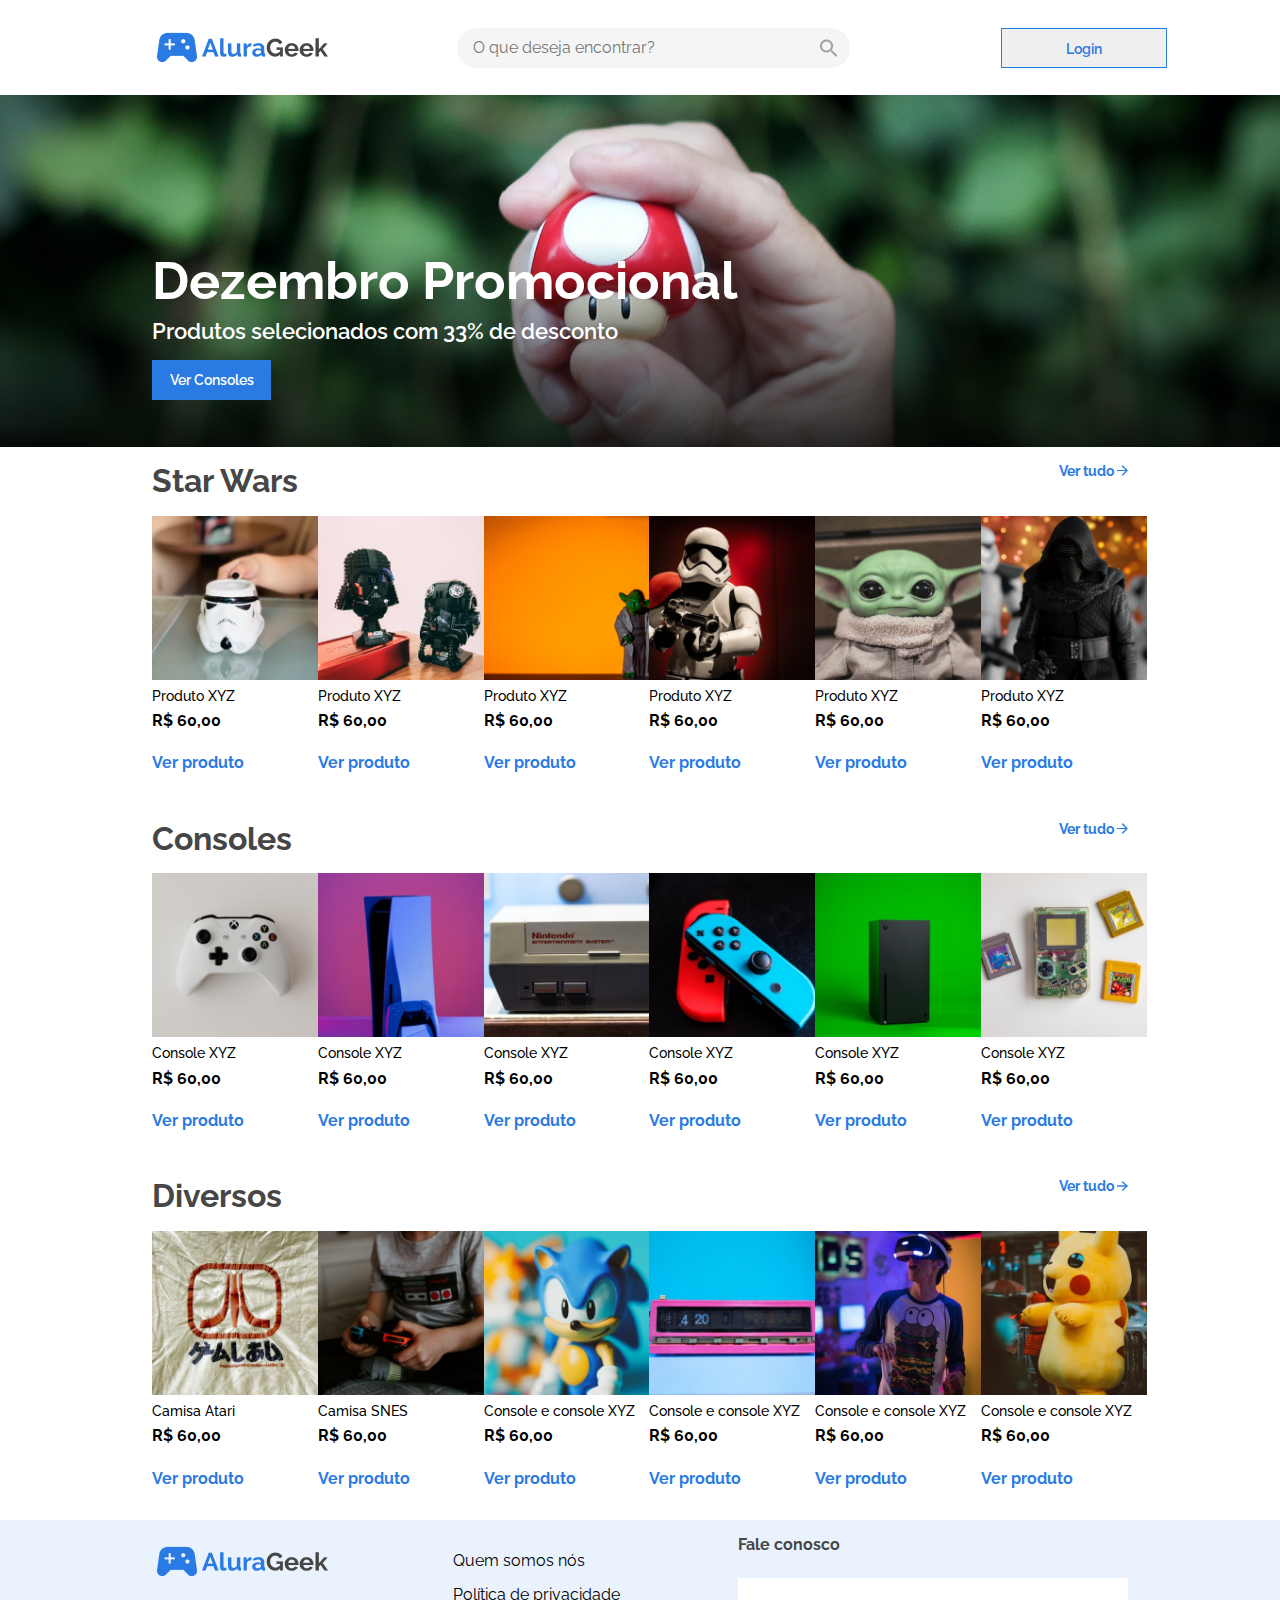
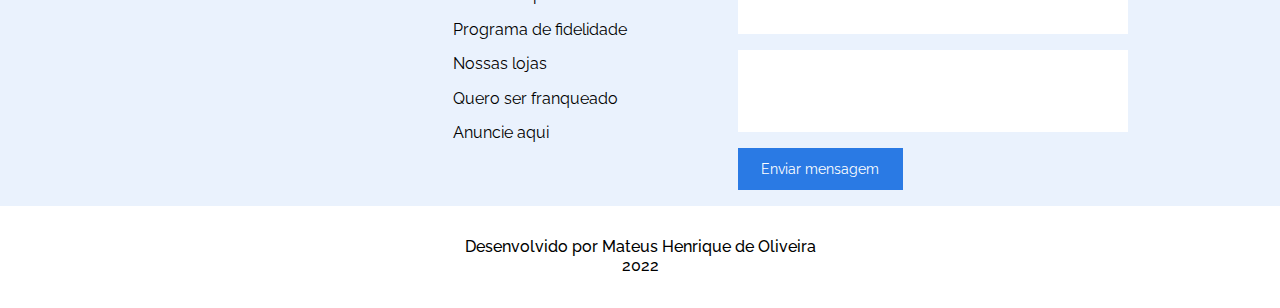
==== alura-geek/index.html @ f6c8354c "finalizando pagina produtos" ====
<!DOCTYPE html>
<html lang="pt-br">
<head>
    <meta charset="UTF-8">
    <meta http-equiv="X-UA-Compatible" content="IE=edge">
    <meta name="viewport" content="width=device-width, initial-scale=1.0">
    <title>Alura Geek | Home</title>
    <link rel="stylesheet" href="https://fonts.googleapis.com/css2?family=Raleway:wght@400;500;600;700&display=swap">
    <link rel="stylesheet" href="css/normalize.css">
    <link rel="stylesheet" href="css/reset.css">
    <link rel="stylesheet" href="css/style.css">
    <link rel="stylesheet" href="css/botoes.css">
    <link rel="stylesheet" href="css/cabecalho.css">
    <link rel="stylesheet" href="css/banner.css">
    <link rel="stylesheet" href="css/produtos.css">
    <link rel="stylesheet" href="css/rodape.css">
   

</head>

<body class="corpo">
    <header class="cabecalho">
            <img src="assets/img/logo/Logo.png" alt="Alura Geek" class="cabecalho--logo">
            <div class="cabecalho--pesquisar">
                <input type="text" placeholder="O que deseja encontrar?" class="cabecalho--pesquisar--input"> 
                <nav><img src="assets/img/icone/icone--lupa.png" alt="Ícone pesquisar" class="cabecalho--pesquisar--icone"></nav>
            </div>
            <button class="botao botao-secundario--mobile cabecalho--botao">Login</button>
            <nav><img src="assets/img/icone/icone--lupa--mobile.png" alt="Ícone pesquisar" class="cabecalho--pesquisar--icone__mobile"></nav>
    </header>

    <main class="conteudo">
        <section class="banner container">
            <h2 class="banner--titulo">Dezembro Promocional</h2>
                <h3 class="banner--sub-titulo">Produtos selecionados com 33% de desconto</h3>
                <button class="botao botao-primario--mobile"> Ver Consoles</button>
        </section>

        <section class="produtos--geral container">
            <div class="produtos--cabecalho">
                <h3 class="produtos--cabecalho--titulo">Star Wars</h3>
                <a href="">
                    <p class="produtos--cabecalho--link">
                        Ver tudo  
                        <img src="assets/img/icone/icone--seta.png" alt="" class="produto--cabecalho--link--img">
                    </p>
                </a>
            </div>
            <div class="produtos">
                <div class="produtos--cartao">
                    <img src="assets/img/star-wars/star-wars--img1.png" alt="" class="produtos--cartao--img">
                    <div class="produdos--corpo">
                        <h4 class="produtos--cartao--titulo">Produto XYZ</h4>
                        <p class="produtos--cartao--valor">R$ 60,00</p>
                        <a href="starWars-produto1.html">
                            <p class="produtos--cartao--link">Ver produto</p>
                        </a>
                    </div>
                </div>
                <div class="produtos--cartao">
                    <img src="assets/img/star-wars/star-wars--img2.png" alt="" class="produtos--cartao--img">
                    <div class="produdos--corpo">
                        <h4 class="produtos--cartao--titulo">Produto XYZ</h4>
                        <p class="produtos--cartao--valor">R$ 60,00</p>
                        <a href="">
                            <p class="produtos--cartao--link">Ver produto</p>
                        </a>
                    </div>
                </div>
                <div class="produtos--cartao">
                    <img src="assets/img/star-wars/star-wars--img3.png" alt="" class="produtos--cartao--img">
                    <div class="produdos--corpo">
                        <h4 class="produtos--cartao--titulo">Produto XYZ</h4>
                        <p class="produtos--cartao--valor">R$ 60,00</p>
                        <a href="">
                            <p class="produtos--cartao--link">Ver produto</p>
                        </a>
                    </div>
                </div>
                <div class="produtos--cartao">
                    <img src="assets/img/star-wars/star-wars--img4.png" alt="" class="produtos--cartao--img">
                    <div class="produdos--corpo">
                        <h4 class="produtos--cartao--titulo">Produto XYZ</h4>
                        <p class="produtos--cartao--valor">R$ 60,00</p>
                        <a href="">
                            <p class="produtos--cartao--link">Ver produto</p>
                        </a>
                    </div>
                </div>
                <div class="produtos--cartao produtos--cartao__ativo-desktop">
                    <img src="assets/img/star-wars/star-wars--img5.png" alt="" class="produtos--cartao--img">
                    <div class="produdos--corpo">
                        <h4 class="produtos--cartao--titulo">Produto XYZ</h4>
                        <p class="produtos--cartao--valor">R$ 60,00</p>
                        <a href="">
                            <p class="produtos--cartao--link">Ver produto</p>
                        </a>
                    </div>
                </div>
                <div class="produtos--cartao produtos--cartao__ativo-desktop">
                    <img src="assets/img/star-wars/star-wars--img6.png" alt="" class="produtos--cartao--img">
                    <div class="produdos--corpo">
                        <h4 class="produtos--cartao--titulo">Produto XYZ</h4>
                        <p class="produtos--cartao--valor">R$ 60,00</p>
                        <a href="">
                            <p class="produtos--cartao--link">Ver produto</p>
                        </a>
                    </div>
                </div>
            </div>
        </section>

        <section class="produtos--geral container">
            <div class="produtos--cabecalho">
                <h3 class="produtos--cabecalho--titulo">Consoles</h3>
                <a href="">
                    <p class="produtos--cabecalho--link">
                        Ver tudo  
                        <img src="assets/img/icone/icone--seta.png" alt="" class="produto--cabecalho--link--img">
                    </p>
                </a>
            </div>
            <div class="produtos">
                <div class="produtos--cartao">
                    <img src="assets/img/consoles/consoles--img1.png" alt="" class="produtos--cartao--img">
                    <div class="produdos--corpo">
                        <h4 class="produtos--cartao--titulo">Console XYZ</h4>
                        <p class="produtos--cartao--valor">R$ 60,00</p>
                        <a href="">
                            <p class="produtos--cartao--link">Ver produto</p>
                        </a>
                    </div>
                </div>
                <div class="produtos--cartao">
                    <img src="assets/img/consoles/consoles--img2.png" alt="" class="produtos--cartao--img">
                    <div class="produdos--corpo">
                        <h4 class="produtos--cartao--titulo">Console XYZ</h4>
                        <p class="produtos--cartao--valor">R$ 60,00</p>
                        <a href="">
                            <p class="produtos--cartao--link">Ver produto</p>
                        </a>
                    </div>
                </div>
                <div class="produtos--cartao">
                    <img src="assets/img/consoles/consoles--img3.png" alt="" class="produtos--cartao--img">
                    <div class="produdos--corpo">
                        <h4 class="produtos--cartao--titulo">Console XYZ</h4>
                        <p class="produtos--cartao--valor">R$ 60,00</p>
                        <a href="">
                            <p class="produtos--cartao--link">Ver produto</p>
                        </a>
                    </div>
                </div>
                <div class="produtos--cartao">
                    <img src="assets/img/consoles/consoles--img4.png" alt="" class="produtos--cartao--img">
                    <div class="produdos--corpo">
                        <h4 class="produtos--cartao--titulo">Console XYZ</h4>
                        <p class="produtos--cartao--valor">R$ 60,00</p>
                        <a href="">
                            <p class="produtos--cartao--link">Ver produto</p>
                        </a>
                    </div>
                </div>
                <div class="produtos--cartao produtos--cartao__ativo-desktop">
                    <img src="assets/img/consoles/consoles--img5.png" alt="" class="produtos--cartao--img">
                    <div class="produdos--corpo">
                        <h4 class="produtos--cartao--titulo">Console XYZ</h4>
                        <p class="produtos--cartao--valor">R$ 60,00</p>
                        <a href="">
                            <p class="produtos--cartao--link">Ver produto</p>
                        </a>
                    </div>
                </div>
                <div class="produtos--cartao produtos--cartao__ativo-desktop">
                    <img src="assets/img/consoles/consoles--img6.png" alt="" class="produtos--cartao--img">
                    <div class="produdos--corpo">
                        <h4 class="produtos--cartao--titulo">Console XYZ</h4>
                        <p class="produtos--cartao--valor">R$ 60,00</p>
                        <a href="">
                            <p class="produtos--cartao--link">Ver produto</p>
                        </a>
                    </div>
                </div>
            </div>
        </section>

        <section class="produtos--geral container">
            <div class="produtos--cabecalho">
                <h3 class="produtos--cabecalho--titulo">Diversos</h3>
                <a href="">
                    <p class="produtos--cabecalho--link">
                        Ver tudo  
                        <img src="assets/img/icone/icone--seta.png" alt="" class="produto--cabecalho--link--img">
                    </p>
                </a>
            </div>
            <div class="produtos">
                <div class="produtos--cartao">
                    <img src="assets/img/diversos/diversos--img1.png" alt="" class="produtos--cartao--img">
                    <div class="produdos--corpo">
                        <h4 class="produtos--cartao--titulo">Camisa Atari</h4>
                        <p class="produtos--cartao--valor">R$ 60,00</p>
                        <a href="">
                            <p class="produtos--cartao--link">Ver produto</p>
                        </a>
                    </div>
                </div>
                <div class="produtos--cartao">
                    <img src="assets/img/diversos/diversos--img2.png" alt="" class="produtos--cartao--img">
                    <div class="produdos--corpo">
                        <h4 class="produtos--cartao--titulo">Camisa SNES</h4>
                        <p class="produtos--cartao--valor">R$ 60,00</p>
                        <a href="">
                            <p class="produtos--cartao--link">Ver produto</p>
                        </a>
                    </div>
                </div>
                <div class="produtos--cartao">
                    <img src="assets/img/diversos/diversos--img3.png" alt="" class="produtos--cartao--img">
                    <div class="produdos--corpo">
                        <h4 class="produtos--cartao--titulo">Console e console XYZ</h4>
                        <p class="produtos--cartao--valor">R$ 60,00</p>
                        <a href="">
                            <p class="produtos--cartao--link">Ver produto</p>
                        </a>
                    </div>
                </div>
                <div class="produtos--cartao">
                    <img src="assets/img/diversos/diversos--img4.png" alt="" class="produtos--cartao--img">
                    <div class="produdos--corpo">
                        <h4 class="produtos--cartao--titulo">Console e console XYZ</h4>
                        <p class="produtos--cartao--valor">R$ 60,00</p>
                        <a href="">
                            <p class="produtos--cartao--link">Ver produto</p>
                        </a>
                    </div>
                </div>
                <div class="produtos--cartao produtos--cartao__ativo-desktop">
                    <img src="assets/img/diversos/diversos--img5.png" alt="" class="produtos--cartao--img">
                    <div class="produdos--corpo">
                        <h4 class="produtos--cartao--titulo">Console e console XYZ</h4>
                        <p class="produtos--cartao--valor">R$ 60,00</p>
                        <a href="">
                            <p class="produtos--cartao--link">Ver produto</p>
                        </a>
                    </div>
                </div>
                <div class="produtos--cartao produtos--cartao__ativo-desktop">
                    <img src="assets/img/diversos/diversos--img6.png" alt="" class="produtos--cartao--img">
                    <div class="produdos--corpo">
                        <h4 class="produtos--cartao--titulo">Console e console XYZ</h4>
                        <p class="produtos--cartao--valor">R$ 60,00</p>
                        <a href="">
                            <p class="produtos--cartao--link">Ver produto</p>
                        </a>
                    </div>
                </div>
            </div>
        </section>

    </main>

    <footer class="rodape">
        <div class="rodape--principal container">
            <img src="assets/img/logo/Logo.png" alt="" class="rodape--principal--logo">
            <div class="rodape--principal--texto">
                <p class="rodape--principal--texto--paragrafo">
                    <a class="rodape--principal--texto--paragrafo--link">Quem somos nós</a>
                </p>
                <p class="rodape--principal--texto--paragrafo">
                    <a class="rodape--principal--texto--paragrafo--link">Política de privacidade</a>
                </p>
                <p class="rodape--principal--texto--paragrafo">
                    <a class="rodape--principal--texto--paragrafo--link">Programa de fidelidade</a>
                </p>
                <p class="rodape--principal--texto--paragrafo">
                    <a class="rodape--principal--texto--paragrafo--link">Nossas lojas</a>
                </p>
                <p class="rodape--principal--texto--paragrafo">
                    <a class="rodape--principal--texto--paragrafo--link">Quero ser franqueado</a>
                </p>
                <p class="rodape--principal--texto--paragrafo">
                    <a class="rodape--principal--texto--paragrafo--link">Anuncie aqui</a>
                </p>
            </div>
            <div class="rodape--principal--fale-conosco">
                <h4 class="rodape--principal--fale-conosco--titulo">Fale conosco</h4>
                <input type="text" class="rodape--principal--fale-conosco--input-nome">
                <input type="text" class="rodape--principal--fale-conosco--input-mensagem">
                <button class="botao botao-secundario--mobile rodape--botao">Enviar mensagem</button>

            </div>
        </div>
        <div class="rodape-final">
            Desenvolvido por Mateus Henrique de Oliveira <br>
            2022
        </div>
    </footer>    

</body>
</html>
---- alura-geek/css/style.css ----
:root {
    --azul-100: #2A7AE4;
    --azul-80: #5595E9;
    --azul-20: #D4E4FA;
    --azul-10: #EAF2FD;
    --preto-100: #464646;
    --preto-10: #E5E5E5;
    --preto-5: #F5F5F5;
    --branco: #FFFFFF;

    font-family: 'Raleway', sans-serif;
}

.corpo {
    font-family: 'Raleway', sans-serif;

    display: grid;
    grid-template-areas:
        "cabecalho"
        "conteudo"
        "rodape";
    grid-template-columns: 100vw;
    grid-template-rows: auto auto auto;
}

.cabecalho {
    grid-area: cabecalho;
}

.conteudo {
    grid-area: conteudo;
}

.rodape {
    grid-area: rodape;
}

.container {
    padding: 16px;
}

@media scren and (min-width:768px) {
    .container {
        padding: 32px;
    }
}


@media screen and (min-width: 1024px) {
    .container {
        padding-left:  152px;
        padding-right: 152px;
    }
}
---- alura-geek/css/botoes.css ----
.botao {
    display: flex;
    flex-direction: row;
    justify-content: center;

    font-weight: 600;
    font-size: 14px;
    line-height: 16px;

    padding: 16px;

    border: none;
}

.botao-primario--mobile {
    padding: 12px 14px;
    background: var(--azul-100);
    color: var(--branco);
    width: 119px;
    box-sizing: border-box;
}

.botao-primario--mobile__hover {
    padding: 12px 16px;
    background: var(--azul-80);
}

.botao-secundario--mobile {
    padding: 12px 16px;
    border: 1px solid var(--azul-100);
    box-sizing: border-box;
}

.botao-secundario--mobile__hover {
    padding: 12px 16px;

    background: var(--azul-20);

    border: 1px solid var(--azul-100);
    box-sizing: border-box;
}

.botao-primario--desktop {
    padding: 16px;

    background: var(--azul-100);
}

.botao-primario--desktop__hover {
    padding: 16px;

    background: var(--azul-80);
}

.botao-secundario--desktop {
    padding: 16px;
    
    border: 1px solid var(--azul-100);
    box-sizing: border-box;
}

.botao-secundario--desktop__hover {
    padding: 16px;

    background: var(--azul-20);

    border: 1px solid var(--azul-100);
    box-sizing: border-box;
}

.botao--produtos {
    background-color: var(--azul-100);
    color: var(--branco);

    font-weight: 400;
    
    width: 186px;
    height: 51px;

    margin-bottom: 16px;
    margin-right: -10px;
}
---- alura-geek/css/cabecalho.css ----
.cabecalho {
    align-items: center;
    display: flex;
    padding: 0;
    justify-content:space-between;
}

.cabecalho--logo {
    display: flex;
    width: 100px;

    margin: 22px 16px;
}

.cabecalho--pesquisar {
    display: none;
}

.cabecalho--pesquisar--input {
    display: none;
}

.cabecalho--pesquisar--icone__mobile {
    margin-right: 19px;
    width: 17px;
    padding-top: 4px;
}

.cabecalho--botao {
    color: var(--azul-100);

    width: 133px;
    height: 40px;
    left: 151.5px;
    top: 16px;
}

@media screen and (min-width: 768px) {
    .cabecalho--logo {
        margin-left: 32px;
    }

    .cabecalho--pesquisar {
        display: flex;
        margin-right: 19px;
    }

    .cabecalho--pesquisar--input {
        display: flex;
        width: 272px;
        height: 40px;
        box-sizing: border-box;
        border-radius: 20px;
        padding-left: 0;
        padding-top: 12px;
        padding-bottom: 12px;
        background-color: var(--preto-5);
        border: none;;
    }

    .cabecalho--pesquisar--icone {
        position: relative;
        padding-top: 11px;
        left: -30px;
    }

    .cabecalho--pesquisar--icone__mobile {
        display: none;
    }

    .cabecalho--botao {
        width: 166px;
    }
}

@media screen and (min-width: 1024px) {
    .cabecalho--logo {
        width: 176px;
        margin-left: 152px;
    }

    .cabecalho--pesquisar--input {
        width: 393px;
        padding-left: 16px;
    }
}
---- alura-geek/css/banner.css ----
.banner {
    background-color: linear-gradient(0deg, rgba(0, 0, 0, 0.2), rgba(0, 0, 0, 0.2)), linear-gradient(180deg, rgba(0, 0, 0, 0) 41.15%, rgba(0, 0, 0, 0.8) 100%), url(.jpg);
    background-image: url('../assets/img/banner-home.png');
    background-position: center;
    background-size: cover;
    background-repeat: no-repeat;
    height: 192px;
    box-sizing: border-box;
}

.banner--titulo {
    color: var(--branco);
    font-size: 22px;
    font-weight: 700;
    padding-top: 58px;
}

.banner--sub-titulo {
    color: var(--branco);
    font-size: 14px;
    font-weight: 600;
    margin-top: 8px;
    margin-bottom: 8px;
}

@media screen and (min-width: 768px) {
   
    .banner {
        height: 352px;
        background-size: auto;
    }

    .banner--titulo {
        font-size: 52px;
        margin-top: 82px;
    }

    .banner--sub-titulo {
        font-size: 22px;
        margin-bottom: 16px;
    }
}
---- alura-geek/css/produtos.css ----
@media screen and (min-width: 0px) {
    .produtos--cabecalho {
        display: flex;
        width: 85%;
        justify-content: space-between;
    }

    .produtos--cabecalho--titulo {
        font-weight: 700;
        font-size: 22px;
        color: var(--preto-100);
        margin-bottom: 16px;
    }

    .produtos--cabecalho--link{
        font-weight: 700;
        font-size: 14px;
        color: var(--azul-100);
        margin-top: 0;
    }

    .produto--cabecalho--link--img {
        width: 10.7px;
    }

    .produtos {
        display: grid;
        grid-gap: .2rem;
        grid-template-columns: 50% 50%;
        grid-template-rows: 50% 50%;
    }

    .produtos--cartao {
        display: grid;
        grid-template-areas: 
            "cartao-imagem"
            "cartao-corpo";
        grid-template-columns: auto;
        margin-right: .2rem;
    }

    .produdos--cartao:nth-child(2) {
        margin-right: 0;
    }
    
    .produdos--cartao:nth-child(4) {
        margin-right: 0;
    }
    
    .produtos--cartao__ativo-desktop { 
        display: none;
    }

    .produtos--cartao--img {
        grid-area: cartao-imagem;
        height: 174px;
        width: 156px;
    }

    .produdos--corpo {
        display: grid;
        grid-area: cartao-corpo;
    }

    .produtos--cartao--titulo {
        font-weight: 500;
        font-size: 14px;
        margin-top: 8px;
    }

    .produtos--cartao--valor {
        font-weight: 700;
        font-size: 16px;
        margin-top: 8px;
    }

    .produtos--cartao--link {
        font-weight: 700;
        font-size: 16px;
        color: var(--azul-100);
        margin-top: 8px;
    }
}

@media screen and (min-width: 768px) {
    .produtos--cabecalho {
        width: 100%;
    }

    .produtos {
        grid-template-columns: 25% 25% 25% 25%;
        grid-template-rows: 100%;
    }

    .produtos--cartao--img {
        height: 164px;
        width: 166px;
}

@media screen and (min-width: 1024px) {
    .produtos {
        grid-template-columns: 16.66% 16.66% 16.66% 16.66% 16.66% 16.66%;
    }
    
    .produtos--cartao__ativo-desktop {
        display: grid;
    }

    .produtos--cabecalho--titulo { 
        font-size: 32px;
    }

    .produtos--cartao--identificacao {
        font-weight: 500;
        font-size: 14px;
        color: var(--preto-100);
        margin-top: 0;
        margin-bottom: 32px;
    }
}
---- alura-geek/css/rodape.css ----
@media screen and (min-width: 0px){
    .rodape {
        display: grid;
        grid-template-areas:
           "rodape--principal"
           "rodape--final";
        grid-template-rows: auto;    
   }

   .rodape--principal {
        grid-area: rodape--principal;
        display: grid;
        grid-template-columns: 100%;
        grid-template-rows: 9.09% 9.09% 9.09% 9.09% 9.09% 9.09% 9.09% 9.09% 9.09% 9.09% 9.09% 9.09%;
        background-color: var(--azul-10);
       
    }

    .rodape--principal--logo {
        width: 176px;
        margin-left: calc(50% - 88px);
    }

    .rodape--principal--texto {
        text-align: center;
        margin-top: 16px;
    }

    .rodape--principal--fale-conosco {
        grid-row: 7 / 10;
    }

    .rodape--principal--fale-conosco--titulo {
        font-weight: 700;
        font-size: 16px;
        color: var(--preto-100);
        margin-bottom: 16px;
    }

    .rodape--principal--fale-conosco--input-nome {
        display: block;
        width: 100%;
        height: 56px;
        border: none;
        margin-bottom: 16px;
    }

    .rodape--principal--fale-conosco--input-mensagem {
        height: 82px;
        width: 100%;
        margin-bottom: 16px;
        border: none;
    }

    .rodape--botao {
        width: 151px;
        background-color: var(--azul-100);
        color: var(--branco);
        font-weight: 400;
        font-size: 14px;
    }

    .rodape-final {
        background-color: var(--branco);
        font-weight: 500;
        font-size: 16px;
        text-align: center;
        height: 102px;
        padding-top: 32px;
        padding-bottom: 32px;
        box-sizing: border-box;
    }
}

@media screen and (min-width: 768px) {
    .rodape--principal {
        grid-template-columns: 40% 60%;
        grid-template-rows: 12.5% 12.5% 12.5% 12.5% 12.5% 12.5% 12.5% 12.5%;
        background-color: var(--azul-10);
    }

    .rodape--principal--logo {
        margin-left: 0;
    }

    .rodape--principal--texto {
        grid-row: 2 / 9;
        text-align: left;
        padding-left: 8px;
        margin-top: 0;
    }

    .rodape--principal--fale-conosco {
        display: grid;
        grid-row: 1 / 7;
    }
}

@media screen and (min-width: 1024px){
    .rodape--principal {
        grid-template-columns: 30% 30% 40%;
        grid-template-rows: 16.66% 16.66% 16.66% 16.66% 16.66% 16.66%;
    }

    .rodape--principal--logo {
        grid-column: 1 / 2;
        grid-row: 1 / 2;
    }

    .rodape--principal--texto {
        grid-column: 2 / 3;
        grid-row: 1 / 7;
    }

    .rodape--principal--fale-conosco--input-nome{
        margin-top: 8px;
    }

    .rodape--botao {
        width: 165px;
    }
}
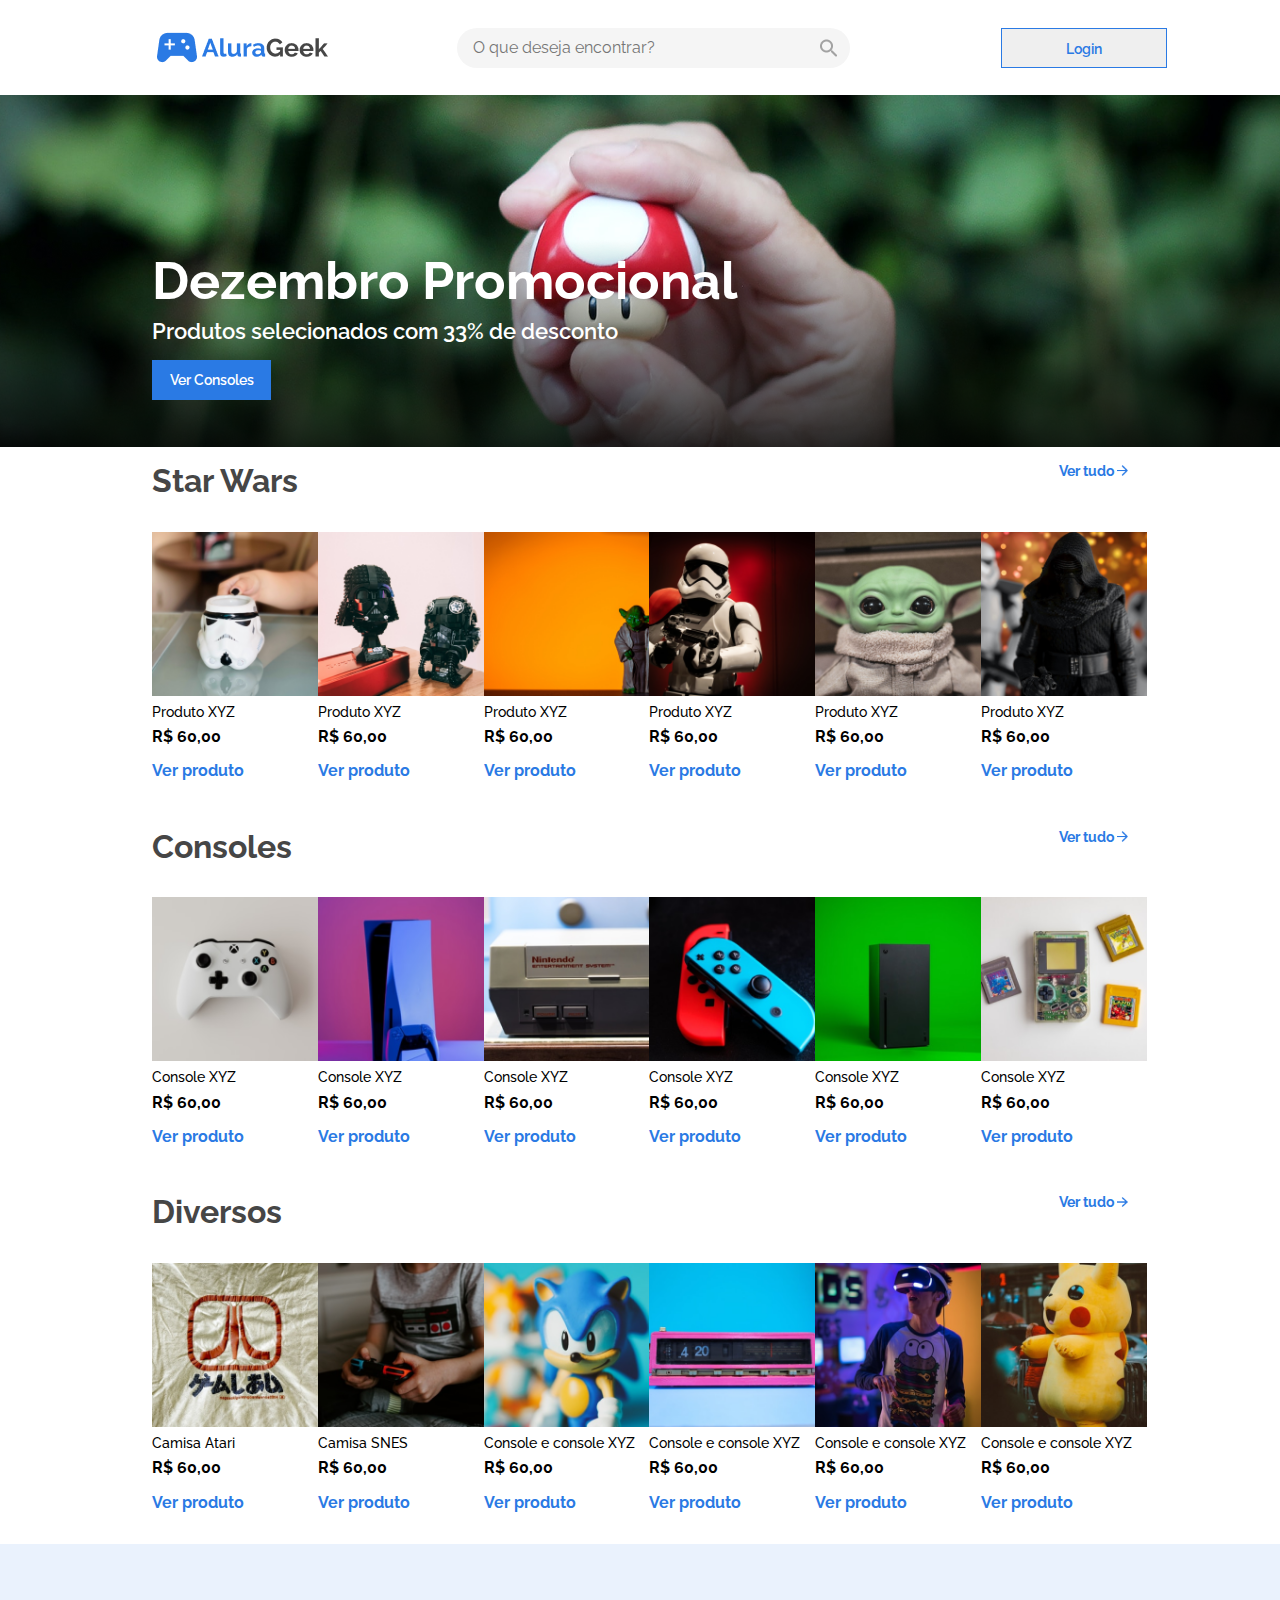
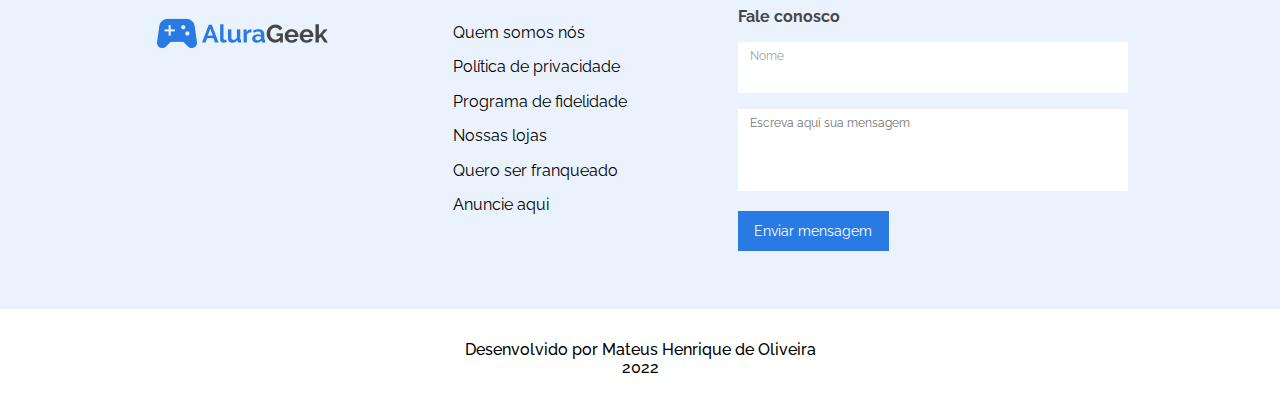
==== commit a4211b4f: "Renomeando variaveis, deixando o codigo mais legivel" ====
--- a/alura-geek/index.html
+++ b/alura-geek/index.html
@@ -9,249 +9,248 @@
     <link rel="stylesheet" href="css/normalize.css">
     <link rel="stylesheet" href="css/reset.css">
     <link rel="stylesheet" href="css/style.css">
-    <link rel="stylesheet" href="css/botoes.css">
+    <link rel="stylesheet" href="css/componentes/botoes.css">
     <link rel="stylesheet" href="css/cabecalho.css">
     <link rel="stylesheet" href="css/banner.css">
     <link rel="stylesheet" href="css/produtos.css">
     <link rel="stylesheet" href="css/rodape.css">
-   
 
 </head>
 
 <body class="corpo">
     <header class="cabecalho">
-            <img src="assets/img/logo/Logo.png" alt="Alura Geek" class="cabecalho--logo">
-            <div class="cabecalho--pesquisar">
-                <input type="text" placeholder="O que deseja encontrar?" class="cabecalho--pesquisar--input"> 
-                <nav><img src="assets/img/icone/icone--lupa.png" alt="Ícone pesquisar" class="cabecalho--pesquisar--icone"></nav>
-            </div>
-            <button class="botao botao-secundario--mobile cabecalho--botao">Login</button>
-            <nav><img src="assets/img/icone/icone--lupa--mobile.png" alt="Ícone pesquisar" class="cabecalho--pesquisar--icone__mobile"></nav>
+        <a href="#"><img src="assets/img/logo/Logo.png" alt="Alura Geek" class="cabecalho__logo"></a>
+            <div class="cabecalho__pesquisar">
+                <input type="text" placeholder="O que deseja encontrar?" class="cabecalho__pesquisar__input"> 
+                <nav><img src="assets/img/icone/icone--lupa.png" alt="Ícone pesquisar" class="cabecalho__pesquisar__icone"></nav>
+            </div>
+            <a href="login.html"><button class="botao botao__borda-azul cabecalho___botao">Login</button></a>
+            <nav><img src="assets/img/icone/icone--lupa--mobile.png" alt="Ícone pesquisar" class="cabecalho__pesquisar__icone__mobile"></nav>
     </header>
 
     <main class="conteudo">
         <section class="banner container">
-            <h2 class="banner--titulo">Dezembro Promocional</h2>
-                <h3 class="banner--sub-titulo">Produtos selecionados com 33% de desconto</h3>
-                <button class="botao botao-primario--mobile"> Ver Consoles</button>
+            <h2 class="banner__titulo">Dezembro Promocional</h2>
+                <h3 class="banner__sub-titulo">Produtos selecionados com 33% de desconto</h3>
+                <button class="botao botao__fundo-azul"> Ver Consoles</button>
         </section>
 
-        <section class="produtos--geral container">
-            <div class="produtos--cabecalho">
-                <h3 class="produtos--cabecalho--titulo">Star Wars</h3>
-                <a href="">
-                    <p class="produtos--cabecalho--link">
+        <section class="produtos__geral container">
+            <div class="produtos__cabecalho">
+                <h3 class="produtos__cabecalho__titulo">Star Wars</h3>
+                <a href="produtos.html">
+                    <p class="produtos__cabecalho__link">
                         Ver tudo  
-                        <img src="assets/img/icone/icone--seta.png" alt="" class="produto--cabecalho--link--img">
+                        <img src="assets/img/icone/icone--seta.png" alt="" class="produto__cabecalho__link__img">
                     </p>
                 </a>
             </div>
             <div class="produtos">
-                <div class="produtos--cartao">
-                    <img src="assets/img/star-wars/star-wars--img1.png" alt="" class="produtos--cartao--img">
-                    <div class="produdos--corpo">
-                        <h4 class="produtos--cartao--titulo">Produto XYZ</h4>
-                        <p class="produtos--cartao--valor">R$ 60,00</p>
+                <div class="produtos__cartao">
+                    <img src="assets/img/star-wars/star-wars--img1.png" alt="" class="produtos__cartao__img">
+                    <div class="produtos__corpo">
+                        <h4 class="produtos__cartao__titulo">Produto XYZ</h4>
+                        <p class="produtos__cartao__valor">R$ 60,00</p>
                         <a href="starWars-produto1.html">
-                            <p class="produtos--cartao--link">Ver produto</p>
-                        </a>
-                    </div>
-                </div>
-                <div class="produtos--cartao">
-                    <img src="assets/img/star-wars/star-wars--img2.png" alt="" class="produtos--cartao--img">
-                    <div class="produdos--corpo">
-                        <h4 class="produtos--cartao--titulo">Produto XYZ</h4>
-                        <p class="produtos--cartao--valor">R$ 60,00</p>
-                        <a href="">
-                            <p class="produtos--cartao--link">Ver produto</p>
-                        </a>
-                    </div>
-                </div>
-                <div class="produtos--cartao">
-                    <img src="assets/img/star-wars/star-wars--img3.png" alt="" class="produtos--cartao--img">
-                    <div class="produdos--corpo">
-                        <h4 class="produtos--cartao--titulo">Produto XYZ</h4>
-                        <p class="produtos--cartao--valor">R$ 60,00</p>
-                        <a href="">
-                            <p class="produtos--cartao--link">Ver produto</p>
-                        </a>
-                    </div>
-                </div>
-                <div class="produtos--cartao">
-                    <img src="assets/img/star-wars/star-wars--img4.png" alt="" class="produtos--cartao--img">
-                    <div class="produdos--corpo">
-                        <h4 class="produtos--cartao--titulo">Produto XYZ</h4>
-                        <p class="produtos--cartao--valor">R$ 60,00</p>
-                        <a href="">
-                            <p class="produtos--cartao--link">Ver produto</p>
-                        </a>
-                    </div>
-                </div>
-                <div class="produtos--cartao produtos--cartao__ativo-desktop">
-                    <img src="assets/img/star-wars/star-wars--img5.png" alt="" class="produtos--cartao--img">
-                    <div class="produdos--corpo">
-                        <h4 class="produtos--cartao--titulo">Produto XYZ</h4>
-                        <p class="produtos--cartao--valor">R$ 60,00</p>
-                        <a href="">
-                            <p class="produtos--cartao--link">Ver produto</p>
-                        </a>
-                    </div>
-                </div>
-                <div class="produtos--cartao produtos--cartao__ativo-desktop">
-                    <img src="assets/img/star-wars/star-wars--img6.png" alt="" class="produtos--cartao--img">
-                    <div class="produdos--corpo">
-                        <h4 class="produtos--cartao--titulo">Produto XYZ</h4>
-                        <p class="produtos--cartao--valor">R$ 60,00</p>
-                        <a href="">
-                            <p class="produtos--cartao--link">Ver produto</p>
+                            <p class="produtos__cartao__link">Ver produto</p>
+                        </a>
+                    </div>
+                </div>
+                <div class="produtos__cartao">
+                    <img src="assets/img/star-wars/star-wars--img2.png" alt="" class="produtos__cartao__img">
+                    <div class="produtos__corpo">
+                        <h4 class="produtos__cartao__titulo">Produto XYZ</h4>
+                        <p class="produtos__cartao__valor">R$ 60,00</p>
+                        <a href="">
+                            <p class="produtos__cartao__link">Ver produto</p>
+                        </a>
+                    </div>
+                </div>
+                <div class="produtos__cartao">
+                    <img src="assets/img/star-wars/star-wars--img3.png" alt="" class="produtos__cartao__img">
+                    <div class="produtos__corpo">
+                        <h4 class="produtos__cartao__titulo">Produto XYZ</h4>
+                        <p class="produtos__cartao__valor">R$ 60,00</p>
+                        <a href="">
+                            <p class="produtos__cartao__link">Ver produto</p>
+                        </a>
+                    </div>
+                </div>
+                <div class="produtos__cartao">
+                    <img src="assets/img/star-wars/star-wars--img4.png" alt="" class="produtos__cartao__img">
+                    <div class="produtos__corpo">
+                        <h4 class="produtos__cartao__titulo">Produto XYZ</h4>
+                        <p class="produtos__cartao__valor">R$ 60,00</p>
+                        <a href="">
+                            <p class="produtos__cartao__link">Ver produto</p>
+                        </a>
+                    </div>
+                </div>
+                <div class="produtos__cartao produtos__cartao__ativo-desktop">
+                    <img src="assets/img/star-wars/star-wars--img5.png" alt="" class="produtos__cartao__img">
+                    <div class="produtos__corpo">
+                        <h4 class="produtos__cartao__titulo">Produto XYZ</h4>
+                        <p class="produtos__cartao__valor">R$ 60,00</p>
+                        <a href="">
+                            <p class="produtos__cartao__link">Ver produto</p>
+                        </a>
+                    </div>
+                </div>
+                <div class="produtos__cartao produtos__cartao__ativo-desktop">
+                    <img src="assets/img/star-wars/star-wars--img6.png" alt="" class="produtos__cartao__img">
+                    <div class="produtos__corpo">
+                        <h4 class="produtos__cartao__titulo">Produto XYZ</h4>
+                        <p class="produtos__cartao__valor">R$ 60,00</p>
+                        <a href="">
+                            <p class="produtos__cartao__link">Ver produto</p>
                         </a>
                     </div>
                 </div>
             </div>
         </section>
 
-        <section class="produtos--geral container">
-            <div class="produtos--cabecalho">
-                <h3 class="produtos--cabecalho--titulo">Consoles</h3>
-                <a href="">
-                    <p class="produtos--cabecalho--link">
+        <section class="produtos__geral container">
+            <div class="produtos__cabecalho">
+                <h3 class="produtos__cabecalho__titulo">Consoles</h3>
+                <a href="produtos.html">
+                    <p class="produtos__cabecalho__link">
                         Ver tudo  
-                        <img src="assets/img/icone/icone--seta.png" alt="" class="produto--cabecalho--link--img">
+                        <img src="assets/img/icone/icone--seta.png" alt="" class="produto__cabecalho__link__img">
                     </p>
                 </a>
             </div>
             <div class="produtos">
-                <div class="produtos--cartao">
-                    <img src="assets/img/consoles/consoles--img1.png" alt="" class="produtos--cartao--img">
-                    <div class="produdos--corpo">
-                        <h4 class="produtos--cartao--titulo">Console XYZ</h4>
-                        <p class="produtos--cartao--valor">R$ 60,00</p>
-                        <a href="">
-                            <p class="produtos--cartao--link">Ver produto</p>
-                        </a>
-                    </div>
-                </div>
-                <div class="produtos--cartao">
-                    <img src="assets/img/consoles/consoles--img2.png" alt="" class="produtos--cartao--img">
-                    <div class="produdos--corpo">
-                        <h4 class="produtos--cartao--titulo">Console XYZ</h4>
-                        <p class="produtos--cartao--valor">R$ 60,00</p>
-                        <a href="">
-                            <p class="produtos--cartao--link">Ver produto</p>
-                        </a>
-                    </div>
-                </div>
-                <div class="produtos--cartao">
-                    <img src="assets/img/consoles/consoles--img3.png" alt="" class="produtos--cartao--img">
-                    <div class="produdos--corpo">
-                        <h4 class="produtos--cartao--titulo">Console XYZ</h4>
-                        <p class="produtos--cartao--valor">R$ 60,00</p>
-                        <a href="">
-                            <p class="produtos--cartao--link">Ver produto</p>
-                        </a>
-                    </div>
-                </div>
-                <div class="produtos--cartao">
-                    <img src="assets/img/consoles/consoles--img4.png" alt="" class="produtos--cartao--img">
-                    <div class="produdos--corpo">
-                        <h4 class="produtos--cartao--titulo">Console XYZ</h4>
-                        <p class="produtos--cartao--valor">R$ 60,00</p>
-                        <a href="">
-                            <p class="produtos--cartao--link">Ver produto</p>
-                        </a>
-                    </div>
-                </div>
-                <div class="produtos--cartao produtos--cartao__ativo-desktop">
-                    <img src="assets/img/consoles/consoles--img5.png" alt="" class="produtos--cartao--img">
-                    <div class="produdos--corpo">
-                        <h4 class="produtos--cartao--titulo">Console XYZ</h4>
-                        <p class="produtos--cartao--valor">R$ 60,00</p>
-                        <a href="">
-                            <p class="produtos--cartao--link">Ver produto</p>
-                        </a>
-                    </div>
-                </div>
-                <div class="produtos--cartao produtos--cartao__ativo-desktop">
-                    <img src="assets/img/consoles/consoles--img6.png" alt="" class="produtos--cartao--img">
-                    <div class="produdos--corpo">
-                        <h4 class="produtos--cartao--titulo">Console XYZ</h4>
-                        <p class="produtos--cartao--valor">R$ 60,00</p>
-                        <a href="">
-                            <p class="produtos--cartao--link">Ver produto</p>
+                <div class="produtos__cartao">
+                    <img src="assets/img/consoles/consoles--img1.png" alt="" class="produtos__cartao__img">
+                    <div class="produtos__corpo">
+                        <h4 class="produtos__cartao__titulo">Console XYZ</h4>
+                        <p class="produtos__cartao__valor">R$ 60,00</p>
+                        <a href="">
+                            <p class="produtos__cartao__link">Ver produto</p>
+                        </a>
+                    </div>
+                </div>
+                <div class="produtos__cartao">
+                    <img src="assets/img/consoles/consoles--img2.png" alt="" class="produtos__cartao__img">
+                    <div class="produtos__corpo">
+                        <h4 class="produtos__cartao__titulo">Console XYZ</h4>
+                        <p class="produtos__cartao__valor">R$ 60,00</p>
+                        <a href="">
+                            <p class="produtos__cartao__link">Ver produto</p>
+                        </a>
+                    </div>
+                </div>
+                <div class="produtos__cartao">
+                    <img src="assets/img/consoles/consoles--img3.png" alt="" class="produtos__cartao__img">
+                    <div class="produtos__corpo">
+                        <h4 class="produtos__cartao__titulo">Console XYZ</h4>
+                        <p class="produtos__cartao__valor">R$ 60,00</p>
+                        <a href="">
+                            <p class="produtos__cartao__link">Ver produto</p>
+                        </a>
+                    </div>
+                </div>
+                <div class="produtos__cartao">
+                    <img src="assets/img/consoles/consoles--img4.png" alt="" class="produtos__cartao__img">
+                    <div class="produtos__corpo">
+                        <h4 class="produtos__cartao__titulo">Console XYZ</h4>
+                        <p class="produtos__cartao__valor">R$ 60,00</p>
+                        <a href="">
+                            <p class="produtos__cartao__link">Ver produto</p>
+                        </a>
+                    </div>
+                </div>
+                <div class="produtos__cartao produtos__cartao__ativo-desktop">
+                    <img src="assets/img/consoles/consoles--img5.png" alt="" class="produtos__cartao__img">
+                    <div class="produtos__corpo">
+                        <h4 class="produtos__cartao__titulo">Console XYZ</h4>
+                        <p class="produtos__cartao__valor">R$ 60,00</p>
+                        <a href="">
+                            <p class="produtos__cartao__link">Ver produto</p>
+                        </a>
+                    </div>
+                </div>
+                <div class="produtos__cartao produtos__cartao__ativo-desktop">
+                    <img src="assets/img/consoles/consoles--img6.png" alt="" class="produtos__cartao__img">
+                    <div class="produtos__corpo">
+                        <h4 class="produtos__cartao__titulo">Console XYZ</h4>
+                        <p class="produtos__cartao__valor">R$ 60,00</p>
+                        <a href="">
+                            <p class="produtos__cartao__link">Ver produto</p>
                         </a>
                     </div>
                 </div>
             </div>
         </section>
 
-        <section class="produtos--geral container">
-            <div class="produtos--cabecalho">
-                <h3 class="produtos--cabecalho--titulo">Diversos</h3>
-                <a href="">
-                    <p class="produtos--cabecalho--link">
+        <section class="produtos__geral container">
+            <div class="produtos__cabecalho">
+                <h3 class="produtos__cabecalho__titulo">Diversos</h3>
+                <a href="produtos.html">
+                    <p class="produtos__cabecalho__link">
                         Ver tudo  
-                        <img src="assets/img/icone/icone--seta.png" alt="" class="produto--cabecalho--link--img">
+                        <img src="assets/img/icone/icone--seta.png" alt="" class="produto__cabecalho__link__img">
                     </p>
                 </a>
             </div>
             <div class="produtos">
-                <div class="produtos--cartao">
-                    <img src="assets/img/diversos/diversos--img1.png" alt="" class="produtos--cartao--img">
-                    <div class="produdos--corpo">
-                        <h4 class="produtos--cartao--titulo">Camisa Atari</h4>
-                        <p class="produtos--cartao--valor">R$ 60,00</p>
-                        <a href="">
-                            <p class="produtos--cartao--link">Ver produto</p>
-                        </a>
-                    </div>
-                </div>
-                <div class="produtos--cartao">
-                    <img src="assets/img/diversos/diversos--img2.png" alt="" class="produtos--cartao--img">
-                    <div class="produdos--corpo">
-                        <h4 class="produtos--cartao--titulo">Camisa SNES</h4>
-                        <p class="produtos--cartao--valor">R$ 60,00</p>
-                        <a href="">
-                            <p class="produtos--cartao--link">Ver produto</p>
-                        </a>
-                    </div>
-                </div>
-                <div class="produtos--cartao">
-                    <img src="assets/img/diversos/diversos--img3.png" alt="" class="produtos--cartao--img">
-                    <div class="produdos--corpo">
-                        <h4 class="produtos--cartao--titulo">Console e console XYZ</h4>
-                        <p class="produtos--cartao--valor">R$ 60,00</p>
-                        <a href="">
-                            <p class="produtos--cartao--link">Ver produto</p>
-                        </a>
-                    </div>
-                </div>
-                <div class="produtos--cartao">
-                    <img src="assets/img/diversos/diversos--img4.png" alt="" class="produtos--cartao--img">
-                    <div class="produdos--corpo">
-                        <h4 class="produtos--cartao--titulo">Console e console XYZ</h4>
-                        <p class="produtos--cartao--valor">R$ 60,00</p>
-                        <a href="">
-                            <p class="produtos--cartao--link">Ver produto</p>
-                        </a>
-                    </div>
-                </div>
-                <div class="produtos--cartao produtos--cartao__ativo-desktop">
-                    <img src="assets/img/diversos/diversos--img5.png" alt="" class="produtos--cartao--img">
-                    <div class="produdos--corpo">
-                        <h4 class="produtos--cartao--titulo">Console e console XYZ</h4>
-                        <p class="produtos--cartao--valor">R$ 60,00</p>
-                        <a href="">
-                            <p class="produtos--cartao--link">Ver produto</p>
-                        </a>
-                    </div>
-                </div>
-                <div class="produtos--cartao produtos--cartao__ativo-desktop">
-                    <img src="assets/img/diversos/diversos--img6.png" alt="" class="produtos--cartao--img">
-                    <div class="produdos--corpo">
-                        <h4 class="produtos--cartao--titulo">Console e console XYZ</h4>
-                        <p class="produtos--cartao--valor">R$ 60,00</p>
-                        <a href="">
-                            <p class="produtos--cartao--link">Ver produto</p>
+                <div class="produtos__cartao">
+                    <img src="assets/img/diversos/diversos--img1.png" alt="" class="produtos__cartao__img">
+                    <div class="produtos__corpo">
+                        <h4 class="produtos__cartao__titulo">Camisa Atari</h4>
+                        <p class="produtos__cartao__valor">R$ 60,00</p>
+                        <a href="">
+                            <p class="produtos__cartao__link">Ver produto</p>
+                        </a>
+                    </div>
+                </div>
+                <div class="produtos__cartao">
+                    <img src="assets/img/diversos/diversos--img2.png" alt="" class="produtos__cartao__img">
+                    <div class="produtos__corpo">
+                        <h4 class="produtos__cartao__titulo">Camisa SNES</h4>
+                        <p class="produtos__cartao__valor">R$ 60,00</p>
+                        <a href="">
+                            <p class="produtos__cartao__link">Ver produto</p>
+                        </a>
+                    </div>
+                </div>
+                <div class="produtos__cartao">
+                    <img src="assets/img/diversos/diversos--img3.png" alt="" class="produtos__cartao__img">
+                    <div class="produtos__corpo">
+                        <h4 class="produtos__cartao__titulo">Console e console XYZ</h4>
+                        <p class="produtos__cartao__valor">R$ 60,00</p>
+                        <a href="">
+                            <p class="produtos__cartao__link">Ver produto</p>
+                        </a>
+                    </div>
+                </div>
+                <div class="produtos__cartao">
+                    <img src="assets/img/diversos/diversos--img4.png" alt="" class="produtos__cartao__img">
+                    <div class="produtos__corpo">
+                        <h4 class="produtos__cartao__titulo">Console e console XYZ</h4>
+                        <p class="produtos__cartao__valor">R$ 60,00</p>
+                        <a href="">
+                            <p class="produtos__cartao__link">Ver produto</p>
+                        </a>
+                    </div>
+                </div>
+                <div class="produtos__cartao produtos__cartao__ativo-desktop">
+                    <img src="assets/img/diversos/diversos--img5.png" alt="" class="produtos__cartao__img">
+                    <div class="produtos__corpo">
+                        <h4 class="produtos__cartao__titulo">Console e console XYZ</h4>
+                        <p class="produtos__cartao__valor">R$ 60,00</p>
+                        <a href="">
+                            <p class="produtos__cartao__link">Ver produto</p>
+                        </a>
+                    </div>
+                </div>
+                <div class="produtos__cartao produtos__cartao__ativo-desktop">
+                    <img src="assets/img/diversos/diversos--img6.png" alt="" class="produtos__cartao__img">
+                    <div class="produtos__corpo">
+                        <h4 class="produtos__cartao__titulo">Console e console XYZ</h4>
+                        <p class="produtos__cartao__valor">R$ 60,00</p>
+                        <a href="">
+                            <p class="produtos__cartao__link">Ver produto</p>
                         </a>
                     </div>
                 </div>
@@ -260,38 +259,42 @@
 
     </main>
 
-    <footer class="rodape">
-        <div class="rodape--principal container">
-            <img src="assets/img/logo/Logo.png" alt="" class="rodape--principal--logo">
-            <div class="rodape--principal--texto">
-                <p class="rodape--principal--texto--paragrafo">
-                    <a class="rodape--principal--texto--paragrafo--link">Quem somos nós</a>
-                </p>
-                <p class="rodape--principal--texto--paragrafo">
-                    <a class="rodape--principal--texto--paragrafo--link">Política de privacidade</a>
-                </p>
-                <p class="rodape--principal--texto--paragrafo">
-                    <a class="rodape--principal--texto--paragrafo--link">Programa de fidelidade</a>
-                </p>
-                <p class="rodape--principal--texto--paragrafo">
-                    <a class="rodape--principal--texto--paragrafo--link">Nossas lojas</a>
-                </p>
-                <p class="rodape--principal--texto--paragrafo">
-                    <a class="rodape--principal--texto--paragrafo--link">Quero ser franqueado</a>
-                </p>
-                <p class="rodape--principal--texto--paragrafo">
-                    <a class="rodape--principal--texto--paragrafo--link">Anuncie aqui</a>
-                </p>
-            </div>
-            <div class="rodape--principal--fale-conosco">
-                <h4 class="rodape--principal--fale-conosco--titulo">Fale conosco</h4>
-                <input type="text" class="rodape--principal--fale-conosco--input-nome">
-                <input type="text" class="rodape--principal--fale-conosco--input-mensagem">
-                <button class="botao botao-secundario--mobile rodape--botao">Enviar mensagem</button>
-
-            </div>
+    <footer class="rodape ">
+        <div class="rodape___principal">
+            <img src="assets/img/logo/Logo.png" alt="" class="rodape___principal__logo">
+            <div class="rodape___principal__texto">
+                <p class="rodape___principal__texto__paragrafo">
+                    <a class="rodape___principal__texto__paragrafo__link">Quem somos nós</a>
+                </p>
+                <p class="rodape___principal__texto__paragrafo">
+                    <a class="rodape___principal__texto__paragrafo__link">Política de privacidade</a>
+                </p>
+                <p class="rodape___principal__texto__paragrafo">
+                    <a class="rodape___principal__texto__paragrafo__link">Programa de fidelidade</a>
+                </p>
+                <p class="rodape___principal__texto__paragrafo">
+                    <a class="rodape___principal__texto__paragrafo__link">Nossas lojas</a>
+                </p>
+                <p class="rodape___principal__texto__paragrafo">
+                    <a class="rodape___principal__texto__paragrafo__link">Quero ser franqueado</a>
+                </p>
+                <p class="rodape___principal__texto__paragrafo">
+                    <a class="rodape___principal__texto__paragrafo__link">Anuncie aqui</a>
+                </p>
+            </div>
+            <form class="rodape___principal__fale-conosco">
+                <h4 class="rodape___principal__fale-conosco__titulo">Fale conosco</h4>
+                <div class="rodape___principal__fale-conosco__nome">
+                    <label for="rodape___principal__fale-conosco__nome">Nome</label>
+                    <input type="text" name="rodape___principal__fale-conosco__nome" Id="rodape___principal__fale-conosco__nome">
+                </div class="rodape___principal__fale-conosco__mensagem">
+                <div class="rodape___principal__fale-conosco__mensagem">
+                    <textarea name="rodape___principal__fale-conosco__mensagem" id="rodape___principal__fale-conosco__mensagem" placeholder="Escreva aqui sua mensagem" cols="30" rows="10"></textarea>    
+                </div>
+                <button class="botao botao--borda-azul rodape__botao">Enviar mensagem</button>
+            </form>
         </div>
-        <div class="rodape-final">
+        <div class="rodape___final">
             Desenvolvido por Mateus Henrique de Oliveira <br>
             2022
         </div>
--- a/alura-geek/css/style.css
+++ b/alura-geek/css/style.css
@@ -4,11 +4,16 @@
     --azul-20: #D4E4FA;
     --azul-10: #EAF2FD;
     --preto-100: #464646;
+    --preto-50: #A2A2A2;
     --preto-10: #E5E5E5;
     --preto-5: #F5F5F5;
     --branco: #FFFFFF;
 
     font-family: 'Raleway', sans-serif;
+}
+
+html {
+    width: 100vw;
 }
 
 .corpo {
--- a/alura-geek/css/componentes/botoes.css
+++ b/alura-geek/css/componentes/botoes.css
@@ -0,0 +1,116 @@
+.botao {
+    display: flex;
+    flex-direction: row;
+    justify-content: center;
+
+    font-weight: 600;
+    font-size: 14px;
+    line-height: 16px;
+
+    padding: 12px 16px;
+
+    border: none;
+    box-sizing: border-box;
+}
+
+.botao__borda-azul {
+    border: 1px solid var(--azul-100);
+    
+}
+
+.botao__fundo-azul {
+    padding: 12px 14px;
+    background: var(--azul-100);
+    color: var(--branco);
+    width: 119px;
+    box-sizing: border-box;
+}
+
+.corpo___produtos__botao-adicionar-produtos {
+    background-color: var(--azul-100);
+    color: var(--branco);
+
+    font-weight: 400;
+    padding: 16px;    
+    width: 164px;
+    height: 51px;
+}
+
+@media screen and (min-width: 0) {
+    .cabecalho___botao {
+        color: var(--azul-100);
+        width: 133px;
+        height: 40px;
+        left: 151.5px;
+        top: 16px;
+    }
+
+    .cabecalho___menu-administrador__botao {
+        color: var(--azul-100);
+        background-color: var(--branco);
+
+        width: 166px;
+        height: 40px;
+
+        border: 1px solid var(--azul-100);
+    }
+
+    .corpo___adicionar-produto__botao-procurar-produto {
+        font-weight: 400;
+        color: var(--branco);
+        height: 51px;
+        padding: 16px;
+    }
+
+    .corpo___adicionar-produto__botao-adicionar-produto {
+        color: var(--branco);
+        background-color: var(--azul-100);
+        font-weight: 400;
+        font-size: 16px;
+    }
+
+
+    .rodape__botao {
+        width: 151px;
+        background-color: var(--azul-100);
+        color: var(--branco);
+        font-weight: 400;
+    }
+
+}
+
+@media screen and (min-width: 768px) {
+    .cabecalho___botao {
+        width: 166px;
+    }
+
+    .corpo___adicionar-produto__botao-procurar-produto {
+        width: 191px;
+        height: 51px;
+        color: var(--azul-100);
+        border: 1px solid var(--azul-100);
+    }
+
+    .corpo___adicionar-produto__botao-adicionar-produto {
+        padding: 16px 200px;
+        width: 704px;
+        height: 51px;
+    }
+
+}
+
+@media screen and (min-width: 1024px) {
+    .cabecalho___menu-administrador__botao {
+        width: 181px;
+        height: 51px;
+        padding: 16px;
+    }
+
+    .corpo___adicionar-produto__botao-adicionar-produto {
+        width: 559px;
+    }
+
+    .rodape___botao {
+        width: 165px;
+    }
+}--- a/alura-geek/css/cabecalho.css
+++ b/alura-geek/css/cabecalho.css
@@ -1,51 +1,44 @@
-.cabecalho {
-    align-items: center;
-    display: flex;
-    padding: 0;
-    justify-content:space-between;
-}
+@media screen and (min-width: 0px) {
+    .cabecalho {
+        align-items: center;
+        display: flex;
+        padding: 0;
+        justify-content:space-between;
+    }
 
-.cabecalho--logo {
-    display: flex;
-    width: 100px;
+    .cabecalho__logo {
+        display: flex;
+        width: 100px;
 
-    margin: 22px 16px;
-}
+        margin: 22px 16px;
+    }
 
-.cabecalho--pesquisar {
-    display: none;
-}
+    .cabecalho__pesquisar {
+        display: none;
+    }
 
-.cabecalho--pesquisar--input {
-    display: none;
-}
+    .cabecalho__pesquisar__input {
+        display: none;
+    }
 
-.cabecalho--pesquisar--icone__mobile {
-    margin-right: 19px;
-    width: 17px;
-    padding-top: 4px;
-}
-
-.cabecalho--botao {
-    color: var(--azul-100);
-
-    width: 133px;
-    height: 40px;
-    left: 151.5px;
-    top: 16px;
+    .cabecalho__pesquisar__icone__mobile {
+        margin-right: 19px;
+        width: 17px;
+        padding-top: 4px;
+    }
 }
 
 @media screen and (min-width: 768px) {
-    .cabecalho--logo {
+    .cabecalho__logo {
         margin-left: 32px;
     }
 
-    .cabecalho--pesquisar {
+    .cabecalho__pesquisar {
         display: flex;
         margin-right: 19px;
     }
 
-    .cabecalho--pesquisar--input {
+    .cabecalho__pesquisar__input {
         display: flex;
         width: 272px;
         height: 40px;
@@ -58,28 +51,24 @@
         border: none;;
     }
 
-    .cabecalho--pesquisar--icone {
+    .cabecalho__pesquisar__icone {
         position: relative;
         padding-top: 11px;
         left: -30px;
     }
 
-    .cabecalho--pesquisar--icone__mobile {
+    .cabecalho__pesquisar__icone__mobile {
         display: none;
-    }
-
-    .cabecalho--botao {
-        width: 166px;
     }
 }
 
 @media screen and (min-width: 1024px) {
-    .cabecalho--logo {
+    .cabecalho__logo {
         width: 176px;
         margin-left: 152px;
     }
 
-    .cabecalho--pesquisar--input {
+    .cabecalho__pesquisar__input {
         width: 393px;
         padding-left: 16px;
     }
--- a/alura-geek/css/banner.css
+++ b/alura-geek/css/banner.css
@@ -8,14 +8,14 @@
     box-sizing: border-box;
 }
 
-.banner--titulo {
+.banner__titulo {
     color: var(--branco);
     font-size: 22px;
     font-weight: 700;
     padding-top: 58px;
 }
 
-.banner--sub-titulo {
+.banner__sub-titulo {
     color: var(--branco);
     font-size: 14px;
     font-weight: 600;
@@ -30,12 +30,12 @@
         background-size: auto;
     }
 
-    .banner--titulo {
+    .banner__titulo {
         font-size: 52px;
         margin-top: 82px;
     }
 
-    .banner--sub-titulo {
+    .banner__sub-titulo {
         font-size: 22px;
         margin-bottom: 16px;
     }
--- a/alura-geek/css/produtos.css
+++ b/alura-geek/css/produtos.css
@@ -1,25 +1,24 @@
 @media screen and (min-width: 0px) {
-    .produtos--cabecalho {
+    .produtos__cabecalho {
         display: flex;
-        width: 85%;
-        justify-content: space-between;
+        flex-direction: column;
     }
 
-    .produtos--cabecalho--titulo {
+    .produtos__cabecalho__titulo {
         font-weight: 700;
         font-size: 22px;
         color: var(--preto-100);
         margin-bottom: 16px;
     }
 
-    .produtos--cabecalho--link{
+    .produtos__cabecalho__link{
         font-weight: 700;
         font-size: 14px;
         color: var(--azul-100);
         margin-top: 0;
     }
 
-    .produto--cabecalho--link--img {
+    .produto__cabecalho__link__img{
         width: 10.7px;
     }
 
@@ -28,9 +27,10 @@
         grid-gap: .2rem;
         grid-template-columns: 50% 50%;
         grid-template-rows: 50% 50%;
+        margin-top: 16px;
     }
 
-    .produtos--cartao {
+    .produtos__cartao {
         display: grid;
         grid-template-areas: 
             "cartao-imagem"
@@ -39,52 +39,54 @@
         margin-right: .2rem;
     }
 
-    .produdos--cartao:nth-child(2) {
+    .produdos__cartao:nth-child(2) {
         margin-right: 0;
     }
     
-    .produdos--cartao:nth-child(4) {
+    .produdos__cartao:nth-child(4) {
         margin-right: 0;
     }
     
-    .produtos--cartao__ativo-desktop { 
+    .produtos__cartao__ativo-desktop { 
         display: none;
     }
 
-    .produtos--cartao--img {
+    .produtos__cartao__img {
         grid-area: cartao-imagem;
         height: 174px;
         width: 156px;
     }
 
-    .produdos--corpo {
-        display: grid;
+    .produdos__corpo {
         grid-area: cartao-corpo;
     }
 
-    .produtos--cartao--titulo {
+    .produtos__cartao__titulo {
         font-weight: 500;
         font-size: 14px;
         margin-top: 8px;
     }
 
-    .produtos--cartao--valor {
+    .produtos__cartao__valor {
         font-weight: 700;
         font-size: 16px;
         margin-top: 8px;
     }
 
-    .produtos--cartao--link {
+    .produtos__cartao__link {
         font-weight: 700;
         font-size: 16px;
         color: var(--azul-100);
         margin-top: 8px;
     }
+
 }
 
 @media screen and (min-width: 768px) {
-    .produtos--cabecalho {
+    .produtos__cabecalho {
         width: 100%;
+        flex-direction: row;
+        justify-content: space-between;
     }
 
     .produtos {
@@ -92,7 +94,7 @@
         grid-template-rows: 100%;
     }
 
-    .produtos--cartao--img {
+    .produtos__cartao__img {
         height: 164px;
         width: 166px;
 }
@@ -102,15 +104,15 @@
         grid-template-columns: 16.66% 16.66% 16.66% 16.66% 16.66% 16.66%;
     }
     
-    .produtos--cartao__ativo-desktop {
+    .produtos__cartao__ativo-desktop {
         display: grid;
     }
 
-    .produtos--cabecalho--titulo { 
+    .produtos__cabecalho__titulo { 
         font-size: 32px;
     }
 
-    .produtos--cartao--identificacao {
+    .produtos__cartao__identificacao {
         font-weight: 500;
         font-size: 14px;
         color: var(--preto-100);
@@ -118,4 +120,3 @@
         margin-bottom: 32px;
     }
 }
-
--- a/alura-geek/css/rodape.css
+++ b/alura-geek/css/rodape.css
@@ -2,65 +2,86 @@
     .rodape {
         display: grid;
         grid-template-areas:
-           "rodape--principal"
-           "rodape--final";
+           "rodape___principal"
+           "rodape___final";
         grid-template-rows: auto;    
    }
 
-   .rodape--principal {
-        grid-area: rodape--principal;
-        display: grid;
-        grid-template-columns: 100%;
-        grid-template-rows: 9.09% 9.09% 9.09% 9.09% 9.09% 9.09% 9.09% 9.09% 9.09% 9.09% 9.09% 9.09%;
+   .rodape___principal {
+        grid-area: rodape___principal;
+        display: flex;
+        flex-direction: column;
         background-color: var(--azul-10);
+        padding: 16px;
        
     }
 
-    .rodape--principal--logo {
+    .rodape___principal__logo {
         width: 176px;
         margin-left: calc(50% - 88px);
     }
 
-    .rodape--principal--texto {
+    .rodape___principal__texto {
         text-align: center;
         margin-top: 16px;
     }
 
-    .rodape--principal--fale-conosco {
-        grid-row: 7 / 10;
+    form input, form textarea{
+        outline: unset;
     }
 
-    .rodape--principal--fale-conosco--titulo {
+    form textarea {
+        resize: none;
+    }
+
+    form.rodape___principal__fale-conosco {
+        display: flex;
+        flex-direction: column;
+    }
+
+    .rodape___principal__fale-conosco__titulo {
         font-weight: 700;
         font-size: 16px;
         color: var(--preto-100);
         margin-bottom: 16px;
     }
 
-    .rodape--principal--fale-conosco--input-nome {
-        display: block;
+    .rodape___principal__fale-conosco__nome {
         width: 100%;
         height: 56px;
-        border: none;
+        padding: 8px 12px;
         margin-bottom: 16px;
+        display: flex;
+        flex-direction: column;
+        background-color: var(--branco);
+        box-sizing: border-box;
     }
 
-    .rodape--principal--fale-conosco--input-mensagem {
+    .rodape___principal__fale-conosco__nome label {
+        font-weight: 400;
+        font-size: 12px;
+        color: var(--preto-50);
+    }
+
+    #rodape___principal__fale-conosco__nome {
+        border: none;
+    }
+
+
+    #rodape___principal__fale-conosco__mensagem {
         height: 82px;
         width: 100%;
         margin-bottom: 16px;
         border: none;
+        font-weight: 400;
+        font-size: 12px;
+        color: var(--preto-50);
+        padding: 8px 12px;
+
     }
 
-    .rodape--botao {
-        width: 151px;
-        background-color: var(--azul-100);
-        color: var(--branco);
-        font-weight: 400;
-        font-size: 14px;
-    }
-
-    .rodape-final {
+    .rodape___final {
+        grid-area: rodape___final;
         background-color: var(--branco);
         font-weight: 500;
         font-size: 16px;
@@ -73,50 +94,47 @@
 }
 
 @media screen and (min-width: 768px) {
-    .rodape--principal {
+    .rodape___principal {
+        display: grid;
+        padding: 32px;
         grid-template-columns: 40% 60%;
-        grid-template-rows: 12.5% 12.5% 12.5% 12.5% 12.5% 12.5% 12.5% 12.5%;
+        grid-template-rows: 16.66% 16.66% 16.66% 16.66% 16.66% 16.66%;
         background-color: var(--azul-10);
+        height: 365px;
     }
 
-    .rodape--principal--logo {
+    .rodape___principal__logo {
         margin-left: 0;
     }
 
-    .rodape--principal--texto {
-        grid-row: 2 / 9;
+    .rodape___principal__texto {
+        grid-row: 2 / 6;
         text-align: left;
         padding-left: 8px;
         margin-top: 0;
     }
 
-    .rodape--principal--fale-conosco {
+    .rodape___principal__fale-conosco {
         display: grid;
-        grid-row: 1 / 7;
+        grid-row: 1 / 6;
     }
 }
 
 @media screen and (min-width: 1024px){
-    .rodape--principal {
+    .rodape___principal {
+        padding: 64px 152px;
         grid-template-columns: 30% 30% 40%;
         grid-template-rows: 16.66% 16.66% 16.66% 16.66% 16.66% 16.66%;
     }
 
-    .rodape--principal--logo {
+    .rodape___principal__logo {
         grid-column: 1 / 2;
         grid-row: 1 / 2;
     }
 
-    .rodape--principal--texto {
+    .rodape___principal__texto {
         grid-column: 2 / 3;
         grid-row: 1 / 7;
     }
 
-    .rodape--principal--fale-conosco--input-nome{
-        margin-top: 8px;
-    }
-
-    .rodape--botao {
-        width: 165px;
-    }
 }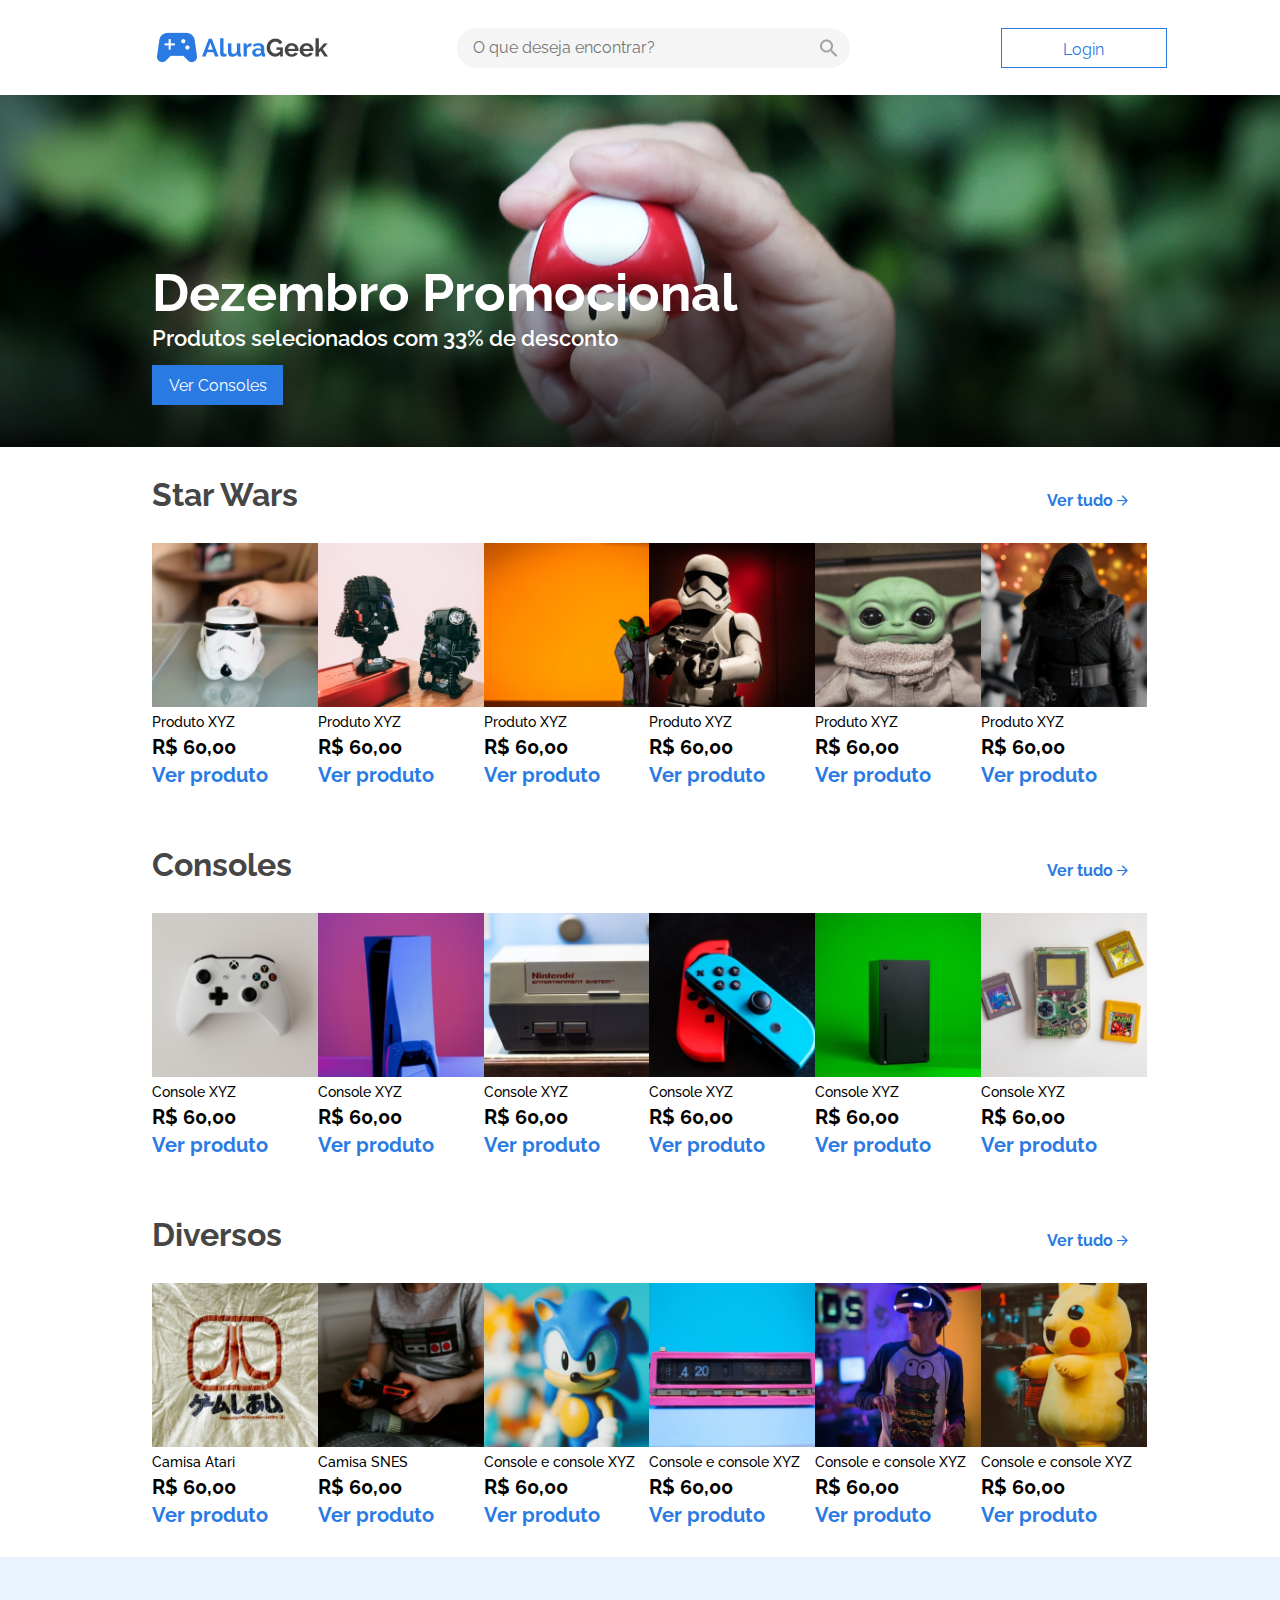
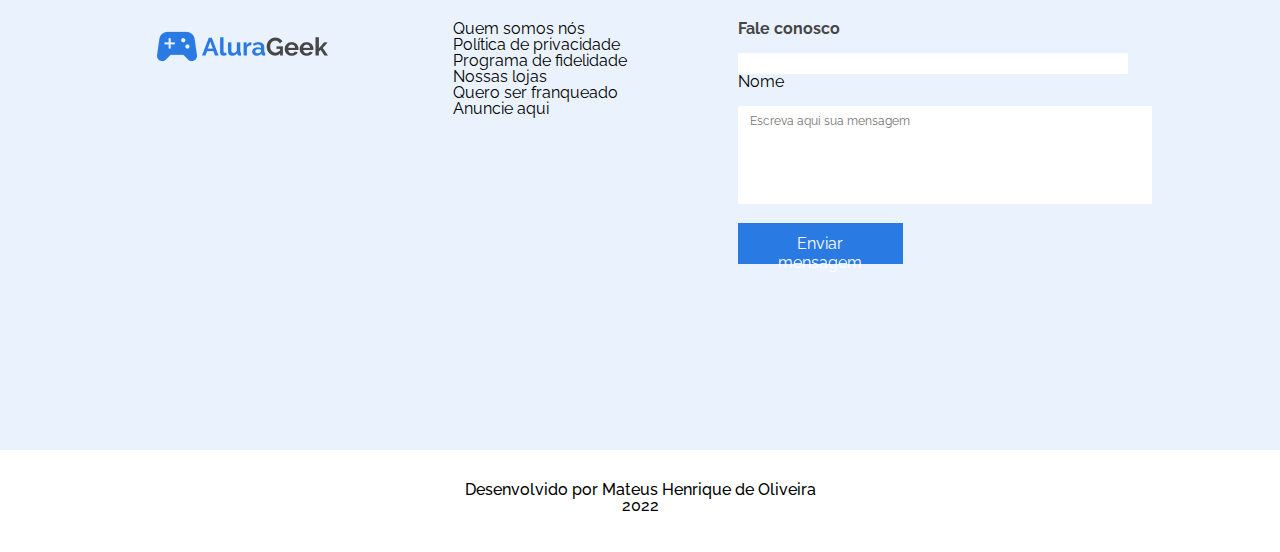
==== commit 464afc5f: "Organizando melhor o codigo. Criando variaveis" ====
--- a/alura-geek/index.html
+++ b/alura-geek/index.html
@@ -6,15 +6,16 @@
     <meta name="viewport" content="width=device-width, initial-scale=1.0">
     <title>Alura Geek | Home</title>
     <link rel="stylesheet" href="https://fonts.googleapis.com/css2?family=Raleway:wght@400;500;600;700&display=swap">
-    <link rel="stylesheet" href="css/normalize.css">
-    <link rel="stylesheet" href="css/reset.css">
-    <link rel="stylesheet" href="css/style.css">
-    <link rel="stylesheet" href="css/componentes/botoes.css">
-    <link rel="stylesheet" href="css/cabecalho.css">
-    <link rel="stylesheet" href="css/banner.css">
-    <link rel="stylesheet" href="css/produtos.css">
-    <link rel="stylesheet" href="css/rodape.css">
-
+    <link rel="stylesheet" href="assets/css/base/_reset.css">
+    <link rel="stylesheet" href="assets/css/base/_variaveis.css">
+    <link rel="stylesheet" href="assets/css/base/base.css">
+    <link rel="stylesheet" href="assets/css/componentes/banner.css">
+    <link rel="stylesheet" href="assets/css/componentes/botoes.css">
+    <link rel="stylesheet" href="assets/css/componentes/cabecalho.css">
+    <link rel="stylesheet" href="assets/css/componentes/inputs.css">
+    <link rel="stylesheet" href="assets/css/componentes/rodape.css">
+    <link rel="stylesheet" href="assets/css/componentes/secao-produtos.css">
+    
 </head>
 
 <body class="corpo">
@@ -24,7 +25,7 @@
                 <input type="text" placeholder="O que deseja encontrar?" class="cabecalho__pesquisar__input"> 
                 <nav><img src="assets/img/icone/icone--lupa.png" alt="Ícone pesquisar" class="cabecalho__pesquisar__icone"></nav>
             </div>
-            <a href="login.html"><button class="botao botao__borda-azul cabecalho___botao">Login</button></a>
+            <a href="login.html"><button class="botao botao__borda-azul botao__cabecalho">Login</button></a>
             <nav><img src="assets/img/icone/icone--lupa--mobile.png" alt="Ícone pesquisar" class="cabecalho__pesquisar__icone__mobile"></nav>
     </header>
 
@@ -32,11 +33,11 @@
         <section class="banner container">
             <h2 class="banner__titulo">Dezembro Promocional</h2>
                 <h3 class="banner__sub-titulo">Produtos selecionados com 33% de desconto</h3>
-                <button class="botao botao__fundo-azul"> Ver Consoles</button>
+                <button class="botao botao__fundo-azul botao_banner"> Ver Consoles</button>
         </section>
 
-        <section class="produtos__geral container">
-            <div class="produtos__cabecalho">
+        <section class="container">
+            <div class="produtos__cabecalho flex">
                 <h3 class="produtos__cabecalho__titulo">Star Wars</h3>
                 <a href="produtos.html">
                     <p class="produtos__cabecalho__link">
@@ -109,8 +110,8 @@
             </div>
         </section>
 
-        <section class="produtos__geral container">
-            <div class="produtos__cabecalho">
+        <section class="container">
+            <div class="produtos__cabecalho flex">
                 <h3 class="produtos__cabecalho__titulo">Consoles</h3>
                 <a href="produtos.html">
                     <p class="produtos__cabecalho__link">
@@ -183,8 +184,8 @@
             </div>
         </section>
 
-        <section class="produtos__geral container">
-            <div class="produtos__cabecalho">
+        <section class="container">
+            <div class="produtos__cabecalho flex">
                 <h3 class="produtos__cabecalho__titulo">Diversos</h3>
                 <a href="produtos.html">
                     <p class="produtos__cabecalho__link">
@@ -283,15 +284,18 @@
                 </p>
             </div>
             <form class="rodape___principal__fale-conosco">
-                <h4 class="rodape___principal__fale-conosco__titulo">Fale conosco</h4>
-                <div class="rodape___principal__fale-conosco__nome">
-                    <label for="rodape___principal__fale-conosco__nome">Nome</label>
-                    <input type="text" name="rodape___principal__fale-conosco__nome" Id="rodape___principal__fale-conosco__nome">
-                </div class="rodape___principal__fale-conosco__mensagem">
-                <div class="rodape___principal__fale-conosco__mensagem">
-                    <textarea name="rodape___principal__fale-conosco__mensagem" id="rodape___principal__fale-conosco__mensagem" placeholder="Escreva aqui sua mensagem" cols="30" rows="10"></textarea>    
-                </div>
-                <button class="botao botao--borda-azul rodape__botao">Enviar mensagem</button>
+                <fieldset>
+                    <legend class="rodape___principal__fale-conosco__titulo">Fale conosco</legend>
+                    <div class="input-container">
+                        <input type="text" name="rodape___principal__fale-conosco__nome" id="rodape___principal__fale-conosco__nome">
+                        <label for="input-label">Nome</label>
+                        <span class="input-mensagem-erro">Este campo não está válido></span>
+                    </div class="rodape___principal__fale-conosco__mensagem">
+                    <div class="rodape___principal__fale-conosco__mensagem">
+                        <textarea name="rodape___principal__fale-conosco__mensagem" id="rodape___principal__fale-conosco__mensagem" placeholder="Escreva aqui sua mensagem" cols="30" rows="10"></textarea>    
+                    </div>
+                </fieldset>
+                <button class="botao botao__fundo-azul botao__rodape">Enviar mensagem</button>
             </form>
         </div>
         <div class="rodape___final">
--- a/alura-geek/assets/css/base/_variaveis.css
+++ b/alura-geek/assets/css/base/_variaveis.css
@@ -0,0 +1,54 @@
+:root {
+    --azul-100: #2A7AE4;
+    --azul-80: #5595E9;
+    --azul-20: #D4E4FA;
+    --azul-10: #EAF2FD;
+    --preto-100: #464646;
+    --preto-50: #A2A2A2;
+    --preto-10: #E5E5E5;
+    --preto-5: #F5F5F5;
+    --branco: #FFFFFF;
+
+    --fonte-peso-muito-leve: 400;
+    --fonte-peso-leve: 500;
+    --fonte-peso-medio: 600;
+    --fonte-peso-pesado: 700;
+    --fonte-peso-botao: 600;
+    --fonte-peso-botao-adicionar-produto-pag-adicionar-produto: 400;
+
+    --fonte-tamanho-titulo: 22px;
+    --fonte-tamanho-subtitulo: 14px;
+    --fonte-tamanho-titulo-secundario: 22px;
+    --fonte-tamanho-botao: 14px;
+    --fonte-tamanho-botao-ver-produto: 14px;
+    --fonte-tamanho-botao-adicionar-produto-pag-adicionar-produto: 16px;
+    --fonte-tamanho-cartao-produtos-titulo: 14px;
+    --fonte-tamanho-cartao-produtos-preco: 16px;
+    --fonte-tamanho-produto-principal-preco: 16px;
+    --fonte-tamanho-produto-principal-descicao: 14px;
+    --fonte-tamanho-rodape-itens: 16px;
+
+    --altura-linha-botao: 16.44px;
+
+    --fonte-familia-corpo: 'Raleway', sans-serif;        
+}
+
+@media screen and (min-width: 768px) {
+    :root {
+        --fonte-tamanho-titulo: 52px;
+        --fonte-tamanho-subtitulo: 22px;
+        --fonte-tamanho-botao-ver-produto: 16px;
+}
+
+@media screen and (min-width: 1024px) {
+    :root {
+        --fonte-peso-botao: 400;
+
+        --fonte-tamanho-titulo-secundario: 32px;
+        --fonte-tamanho-botao: 16px;
+
+        --altura-linha-botao: 18.78px;
+
+        --fonte-tamanho-cartao-produtos-preco: 20px;
+        --fonte-tamanho-cartao-produtos-descricao: 18px;
+}--- a/alura-geek/assets/css/base/base.css
+++ b/alura-geek/assets/css/base/base.css
@@ -0,0 +1,55 @@
+body {
+    font-family: var(--fonte-familia-corpo);
+}
+
+.corpo {
+    display: grid;
+    grid-template-areas:
+        "cabecalho"
+        "conteudo"
+        "rodape";
+    grid-template-columns: 100vw;
+    grid-template-rows: auto auto auto;
+}
+
+.cabecalho {
+    grid-area: cabecalho;
+}
+
+.conteudo {
+    grid-area: conteudo;
+}
+
+.rodape {
+    grid-area: rodape;
+}
+
+.container {
+    padding: 16px;
+}
+
+.flex {
+    display: flex;
+}
+
+.flex--centro {
+    align-items: center;
+    justify-content: center;
+}
+
+.flex--coluna {
+    flex-direction: column;
+}
+
+@media scren and (min-width:768px) {
+    .container {
+        padding: 32px;
+    }
+}
+
+@media screen and (min-width: 1024px) {
+    .container {
+        padding: 32px 152px;
+    }
+}
+
--- a/alura-geek/assets/css/componentes/banner.css
+++ b/alura-geek/assets/css/componentes/banner.css
@@ -0,0 +1,40 @@
+.banner {
+    background-color: linear-gradient(0deg, rgba(0, 0, 0, 0.2), rgba(0, 0, 0, 0.2)), linear-gradient(180deg, rgba(0, 0, 0, 0) 41.15%, rgba(0, 0, 0, 0.8) 100%), url(.jpg);
+    background-image: url('../../img/banner-home.png');
+    background-position: center;
+    background-size: cover;
+    background-repeat: no-repeat;
+    height: 192px;
+    box-sizing: border-box;
+}
+
+.banner__titulo {
+    color: var(--branco);
+    font-size: var(--fonte-tamanho-titulo);
+    font-weight: var(--fonte-peso-pesado);
+    padding-top: 58px;
+}
+
+.banner__sub-titulo {
+    color: var(--branco);
+    font-size: var(--fonte-tamanho-subtitulo);
+    font-weight: var(--fonte-peso-medio);
+    margin-top: 8px;
+    margin-bottom: 8px;
+}
+
+@media screen and (min-width: 768px) {
+   
+    .banner {
+        height: 352px;
+        background-size: auto;
+    }
+
+    .banner__titulo {
+        margin-top: 82px;
+    }
+
+    .banner__sub-titulo {
+        margin-bottom: 16px;
+    }
+}
--- a/alura-geek/assets/css/componentes/botoes.css
+++ b/alura-geek/assets/css/componentes/botoes.css
@@ -0,0 +1,97 @@
+@media screen and (min-width: 0) {
+    button.botao {
+        display: flex;
+        flex-direction: row;
+        justify-content: center;
+    
+        font-weight: var(--fonte-peso-botao);
+        font-size: var(--fonte-tamanho-botao);
+        line-height: var(--altura-linha-botao);
+    
+        padding: 12px 16px;
+    
+        color: var(--azul-100);
+    
+        border: none;
+        box-sizing: border-box;
+    }    
+
+    button.botao__borda-azul {
+        border: 1px solid var(--azul-100);
+    }
+
+    button.botao__cabecalho {
+        width: 133px;
+        height: 40px;
+    }
+
+    button.botao__fundo-azul {
+        background: var(--azul-100);
+        color: var(--branco);
+    }
+
+    button.botao_banner {
+        width: 119px;
+        height: 40px;
+    }
+
+    button.botao__cabecalho--pagina-adicionar-produto {
+        width: 168px;
+    }
+
+    button.botao__adicionar-produto--pag-adicionar-produto {
+        width: 328px;
+        height: 51px;
+        padding: 16px 48px;
+        font-size: var(--fonte-tamanho-botao-adicionar-produto--pag-adicionar-produto);
+        font-weight: var(--fonte-peso-botao-adicionar-produto--pag-adicionar-produto);
+    }
+
+    button.botao__login{
+        width: 109px;
+        height: 40px;
+    }
+
+    button.botao__rodape {
+        width: 151px;
+        height: 41px;
+    }
+}
+
+@media screen and (min-width: 768px) {
+    button.botao__cabecalho {
+        width: 166px;
+    }
+
+    button.botao__adicionar-produto--pag-adicionar-produto {
+        width: 704px;
+    }
+
+}
+
+@media screen and (min-width: 1024px) {
+    button.botao__cabecalho--pagina-adicionar-produto {
+        width: 189px;
+    }
+
+    button.botao_banner {
+        width: 131px;
+        height: 40px;
+    }
+
+    button.botao__adicionar-produto--pag-adicionar-produto {
+        width: 559px;
+    }
+
+    button.botao__login{
+        width: 423px;
+        height: 62px;
+        padding: 22px;
+    }
+
+
+    button.botao__rodape {
+        width: 165px;
+        height: 41px;
+    }
+}--- a/alura-geek/assets/css/componentes/cabecalho.css
+++ b/alura-geek/assets/css/componentes/cabecalho.css
@@ -0,0 +1,75 @@
+@media screen and (min-width: 0px) {
+    .cabecalho {
+        align-items: center;
+        display: flex;
+        padding: 0;
+        justify-content:space-between;
+    }
+
+    .cabecalho__logo {
+        display: flex;
+        width: 100px;
+
+        margin: 22px 16px;
+    }
+
+    .cabecalho__pesquisar {
+        display: none;
+    }
+
+    .cabecalho__pesquisar__input {
+        display: none;
+    }
+
+    .cabecalho__pesquisar__icone__mobile {
+        margin-right: 19px;
+        width: 17px;
+        padding-top: 4px;
+    }
+}
+
+@media screen and (min-width: 768px) {
+    .cabecalho__logo {
+        margin-left: 32px;
+    }
+
+    .cabecalho__pesquisar {
+        display: flex;
+        margin-right: 19px;
+    }
+
+    .cabecalho__pesquisar__input {
+        display: flex;
+        width: 272px;
+        height: 40px;
+        box-sizing: border-box;
+        border-radius: 20px;
+        padding-left: 0;
+        padding-top: 12px;
+        padding-bottom: 12px;
+        background-color: var(--preto-5);
+        border: none;;
+    }
+
+    .cabecalho__pesquisar__icone {
+        position: relative;
+        padding-top: 11px;
+        left: -30px;
+    }
+
+    .cabecalho__pesquisar__icone__mobile {
+        display: none;
+    }
+}
+
+@media screen and (min-width: 1024px) {
+    .cabecalho__logo {
+        width: 176px;
+        margin-left: 152px;
+    }
+
+    .cabecalho__pesquisar__input {
+        width: 393px;
+        padding-left: 16px;
+    }
+}--- a/alura-geek/assets/css/componentes/inputs.css
+++ b/alura-geek/assets/css/componentes/inputs.css
@@ -0,0 +1,30 @@
+.input-container {
+    font-weight: var(--fonte-peso-input);
+    position: relative;
+    margin-bottom: 1rem;
+    display: flex;
+    flex-direction: column;
+    justify-content: flex-end;
+    box-sizing: border-box;
+}
+
+.input {
+    box-sizing: border-box;
+    border-bottom: none;
+    padding: 1.375rem 0.5rem 0.5rem;
+    height: 3.25rem;
+    width: 100%;
+}
+
+.input-label {
+    position: absolute;
+    top: 1.375rem;
+    left: 0.5rem;
+    font-size: 16px;
+
+    transition: all .25s;
+}
+
+.input-mensagem-erro {
+    display: none;
+}--- a/alura-geek/assets/css/componentes/rodape.css
+++ b/alura-geek/assets/css/componentes/rodape.css
@@ -0,0 +1,146 @@
+@media screen and (min-width: 0px){
+    .rodape {
+        display: grid;
+        grid-template-areas:
+           "rodape___principal"
+           "rodape___final";
+        grid-template-rows: auto;    
+   }
+
+   .rodape___principal {
+        grid-area: rodape___principal;
+        display: flex;
+        flex-direction: column;
+        background-color: var(--azul-10);
+        padding: 16px;
+       
+    }
+
+    .rodape___principal__logo {
+        width: 176px;
+        margin-left: calc(50% - 88px);
+    }
+
+    .rodape___principal__texto {
+        text-align: center;
+        margin-top: 16px;
+    }
+
+    form.rodape___principal__fale-conosco {
+        display: flex;
+        flex-direction: column;
+    }
+
+    fieldset {
+        padding: 0;
+        border: none;
+    }
+
+    form input, form textarea{
+        outline: unset;
+    }
+
+    form textarea {
+        resize: none;
+    }
+
+    legend {
+        font-family: 'Raleway', sans-serif;
+        font-weight: 700;
+        font-size: 16px;
+        color: var(--preto-100);
+        margin-bottom: 16px;
+    }
+
+    .rodape___principal__fale-conosco__nome {
+        width: 100%;
+        height: 56px;
+        padding: 8px 12px;
+        margin-bottom: 16px;
+        display: flex;
+        flex-direction: column;
+        background-color: var(--branco);
+        box-sizing: border-box;
+    }
+
+    .rodape___principal__fale-conosco__nome label {
+        font-weight: 400;
+        font-size: 12px;
+        color: var(--preto-50);
+    }
+
+    #rodape___principal__fale-conosco__nome {
+        border: none;
+    }
+
+
+    #rodape___principal__fale-conosco__mensagem {
+        height: 82px;
+        width: 100%;
+        margin-bottom: 16px;
+        border: none;
+        font-weight: 400;
+        font-size: 12px;
+        color: var(--preto-50);
+        padding: 8px 12px;
+
+    }
+
+    .rodape___final {
+        grid-area: rodape___final;
+        background-color: var(--branco);
+        font-weight: 500;
+        font-size: 16px;
+        text-align: center;
+        height: 102px;
+        padding-top: 32px;
+        padding-bottom: 32px;
+        box-sizing: border-box;
+    }
+}
+
+@media screen and (min-width: 768px) {
+    .rodape___principal {
+        display: grid;
+        padding: 32px;
+        grid-template-columns: 40% 60%;
+        grid-template-rows: 16.66% 16.66% 16.66% 16.66% 16.66% 16.66%;
+        background-color: var(--azul-10);
+        height: 365px;
+    }
+
+    .rodape___principal__logo {
+        margin-left: 0;
+    }
+
+    .rodape___principal__texto {
+        grid-row: 2 / 6;
+        text-align: left;
+        padding-left: 8px;
+        margin-top: 0;
+    }
+
+    .rodape___principal__fale-conosco {
+        display: grid;
+        grid-row: 1 / 6;
+    }
+}
+
+@media screen and (min-width: 1024px){
+    .rodape___principal {
+        padding: 64px 152px;
+        grid-template-columns: 30% 30% 40%;
+        grid-template-rows: 16.66% 16.66% 16.66% 16.66% 16.66% 16.66%;
+    }
+
+    .rodape___principal__logo {
+        grid-column: 1 / 2;
+        grid-row: 1 / 2;
+    }
+
+    .rodape___principal__texto {
+        grid-column: 2 / 3;
+        grid-row: 1 / 7;
+    }
+
+}--- a/alura-geek/assets/css/componentes/secao-produtos.css
+++ b/alura-geek/assets/css/componentes/secao-produtos.css
@@ -0,0 +1,118 @@
+@media screen and (min-width: 0px) {
+    .produtos__cabecalho {
+        align-items: baseline;
+        justify-content: space-between;
+    }
+
+    .produtos__cabecalho__titulo {
+        font-weight: var(--fonte-peso-pesado);
+        font-size: var(--fonte-tamanho-titulo-secundario);
+        color: var(--preto-100);
+        margin-bottom: 16px;
+    }
+
+    .produtos__cabecalho__link{
+        font-weight: var(--fonte-peso-pesado);
+        font-size: var(--fonte-tamanho-botao-ver-produto);
+        color: var(--azul-100);
+    }
+
+    .produto__cabecalho__link__img{
+        width: 10.7px;
+    }
+
+    .produtos {
+        display: grid;
+        grid-gap: .2rem;
+        grid-template-columns: 50% 50%;
+        grid-template-rows: 50% 50%;
+        margin-top: 16px;
+    }
+
+    .produtos__cartao {
+        display: grid;
+        grid-template-areas: 
+            "cartao-imagem"
+            "cartao-corpo";
+        grid-template-columns: auto;
+        margin-right: .2rem;
+    }
+
+    .produdos__cartao:nth-child(2) {
+        margin-right: 0;
+    }
+    
+    .produdos__cartao:nth-child(4) {
+        margin-right: 0;
+    }
+    
+    .produtos__cartao__ativo-desktop { 
+        display: none;
+    }
+
+    .produtos__cartao__img {
+        grid-area: cartao-imagem;
+        height: 174px;
+        width: 156px;
+    }
+
+    .produdos__corpo {
+        grid-area: cartao-corpo;
+    }
+
+    .produtos__cartao__titulo {
+        font-weight: var(--fonte-peso-leve);
+        font-size: var(--fonte-tamanho-cartao-produtos-titulo);
+        margin-top: 8px;
+    }
+
+    .produtos__cartao__valor {
+        font-weight: var(--fonte-peso-pesado);
+        font-size: var(--fonte-tamanho-cartao-produtos-preco);
+        margin-top: 8px;
+    }
+
+    .produtos__cartao__link {
+        font-weight: var(--fonte-peso-pesado);
+        font-size: var(--fonte-tamanho-cartao-produtos-preco);
+        color: var(--azul-100);
+        margin-top: 8px;
+    }
+
+}
+
+@media screen and (min-width: 768px) {
+    .produtos__cabecalho {
+        width: 100%;
+        display: flex;
+        flex-direction: row;
+        justify-content: space-between;
+    }
+
+    .produtos {
+        grid-template-columns: 25% 25% 25% 25%;
+        grid-template-rows: 100%;
+    }
+
+    .produtos__cartao__img {
+        height: 164px;
+        width: 166px;
+}
+
+@media screen and (min-width: 1024px) {
+    .produtos {
+        grid-template-columns: 16.66% 16.66% 16.66% 16.66% 16.66% 16.66%;
+    }
+    
+    .produtos__cartao__ativo-desktop {
+        display: grid;
+    }
+
+    .produtos__cartao__identificacao {
+        font-weight: 500;
+        font-size: 14px;
+        color: var(--preto-100);
+        margin-top: 0;
+        margin-bottom: 32px;
+    }
+}
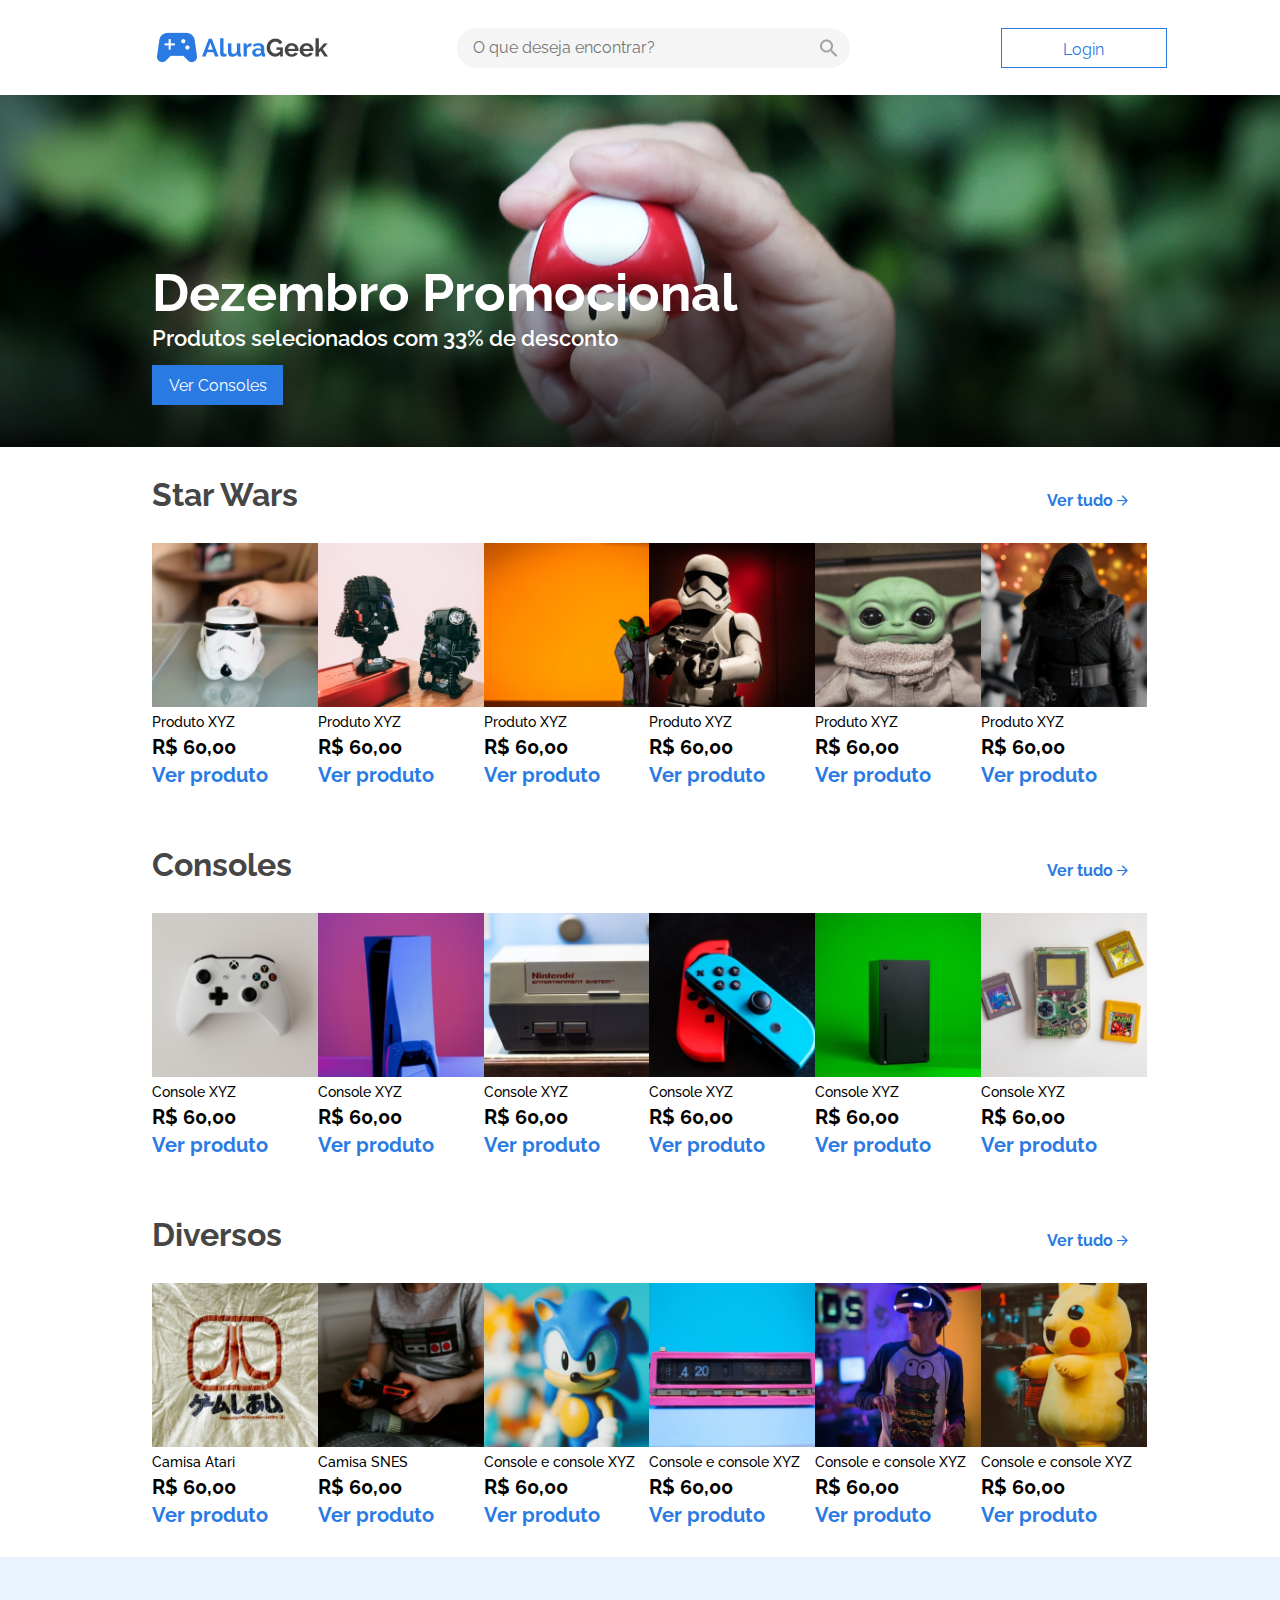
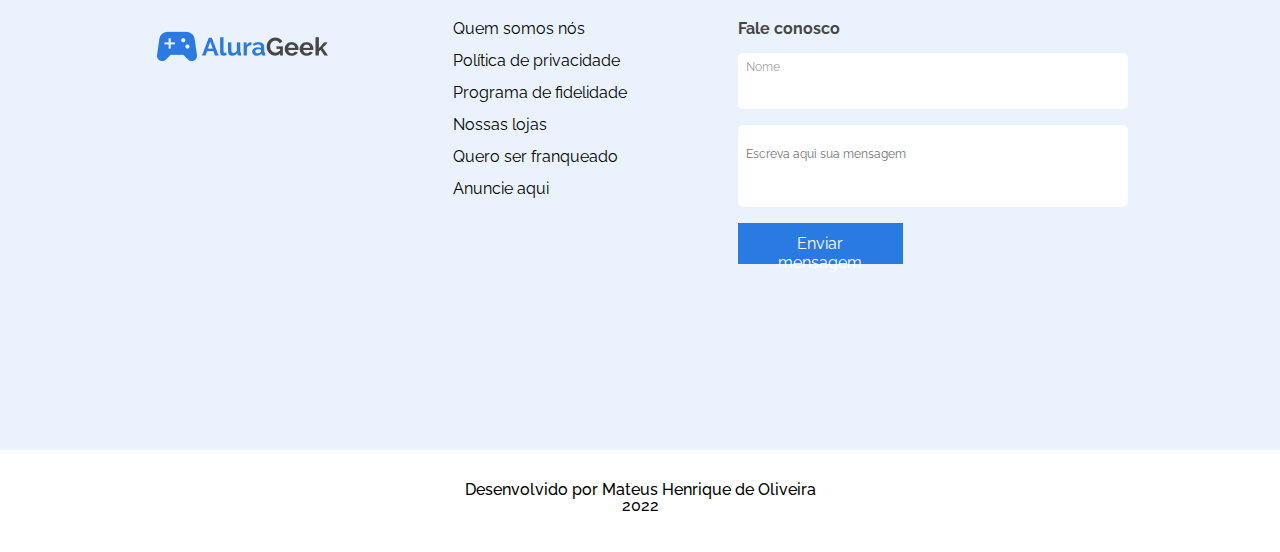
==== commit 1d45b7cf: "Ajustando cabeçalho" ====
--- a/alura-geek/index.html
+++ b/alura-geek/index.html
@@ -261,42 +261,43 @@
     </main>
 
     <footer class="rodape ">
-        <div class="rodape___principal">
+        <div class="rodape___principal container flex flex--coluna">
             <img src="assets/img/logo/Logo.png" alt="" class="rodape___principal__logo">
-            <div class="rodape___principal__texto">
-                <p class="rodape___principal__texto__paragrafo">
-                    <a class="rodape___principal__texto__paragrafo__link">Quem somos nós</a>
-                </p>
-                <p class="rodape___principal__texto__paragrafo">
-                    <a class="rodape___principal__texto__paragrafo__link">Política de privacidade</a>
-                </p>
-                <p class="rodape___principal__texto__paragrafo">
-                    <a class="rodape___principal__texto__paragrafo__link">Programa de fidelidade</a>
-                </p>
-                <p class="rodape___principal__texto__paragrafo">
-                    <a class="rodape___principal__texto__paragrafo__link">Nossas lojas</a>
-                </p>
-                <p class="rodape___principal__texto__paragrafo">
-                    <a class="rodape___principal__texto__paragrafo__link">Quero ser franqueado</a>
-                </p>
-                <p class="rodape___principal__texto__paragrafo">
-                    <a class="rodape___principal__texto__paragrafo__link">Anuncie aqui</a>
-                </p>
-            </div>
-            <form class="rodape___principal__fale-conosco">
-                <fieldset>
-                    <legend class="rodape___principal__fale-conosco__titulo">Fale conosco</legend>
-                    <div class="input-container">
-                        <input type="text" name="rodape___principal__fale-conosco__nome" id="rodape___principal__fale-conosco__nome">
-                        <label for="input-label">Nome</label>
-                        <span class="input-mensagem-erro">Este campo não está válido></span>
-                    </div class="rodape___principal__fale-conosco__mensagem">
-                    <div class="rodape___principal__fale-conosco__mensagem">
-                        <textarea name="rodape___principal__fale-conosco__mensagem" id="rodape___principal__fale-conosco__mensagem" placeholder="Escreva aqui sua mensagem" cols="30" rows="10"></textarea>    
-                    </div>
-                </fieldset>
-                <button class="botao botao__fundo-azul botao__rodape">Enviar mensagem</button>
-            </form>
+            <div class="rodape___principal__itens">
+                <p class="rodape___principal__itens-titulo">
+                    <a href="#">Quem somos nós</a>
+                </p>
+                <p class="rodape___principal__itens-titulo">
+                    <a>Política de privacidade</a>
+                </p>
+                <p class="rodape___principal__itens-titulo">
+                    <a>Programa de fidelidade</a>
+                </p>
+                <p class="rodape___principal__itens-titulo">
+                    <a>Nossas lojas</a>
+                </p>
+                <p class="rodape___principal__itens-titulo">
+                    <a>Quero ser franqueado</a>
+                </p>
+                <p class="rodape___principal__itens-titulo">
+                    <a>Anuncie aqui</a>
+                </p>
+            </div>
+            <section class="rodape___principal__fale-conosco flex flex--coluna">
+                <div class="cartao__fale-conosco">
+                    <h3 class="cartao__fale-conosco__titulo">Fale conosco</h3>
+                    <form class="flex flex--coluna">
+                        <div class="input-container">
+                            <input type="text" name="nome" id="nome" required>
+                            <label class="input-label" for="nome" >Nome</label>
+                        </div>
+                        <div class="input-container">
+                            <textarea name="mensagem" id="mensagem" placeholder="Escreva aqui sua mensagem" required></textarea>    
+                        </div>
+                        <button class="botao botao__fundo-azul botao__rodape">Enviar mensagem</button>
+                    </form>
+                </div>
+            </section>
         </div>
         <div class="rodape___final">
             Desenvolvido por Mateus Henrique de Oliveira <br>
--- a/alura-geek/assets/css/base/_variaveis.css
+++ b/alura-geek/assets/css/base/_variaveis.css
@@ -27,6 +27,7 @@
     --fonte-tamanho-produto-principal-preco: 16px;
     --fonte-tamanho-produto-principal-descicao: 14px;
     --fonte-tamanho-rodape-itens: 16px;
+    --fonte-tamanho-rodape-input: 12px;
 
     --altura-linha-botao: 16.44px;
 
--- a/alura-geek/assets/css/base/base.css
+++ b/alura-geek/assets/css/base/base.css
@@ -1,5 +1,6 @@
 body {
     font-family: var(--fonte-familia-corpo);
+    
 }
 
 .corpo {
--- a/alura-geek/assets/css/componentes/inputs.css
+++ b/alura-geek/assets/css/componentes/inputs.css
@@ -1,5 +1,6 @@
 .input-container {
-    font-weight: var(--fonte-peso-input);
+    font-weight: var(--fonte-peso-muito-leve);
+    font-size: var(--fonte-tamanho-rodape-input);
     position: relative;
     margin-bottom: 1rem;
     display: flex;
@@ -8,23 +9,29 @@
     box-sizing: border-box;
 }
 
-.input {
+#nome {
     box-sizing: border-box;
     border-bottom: none;
     padding: 1.375rem 0.5rem 0.5rem;
-    height: 3.25rem;
+    height: 56px;
     width: 100%;
+    border-radius: 5px;
+}
+
+.input:focus {
+    outline: none;
 }
 
 .input-label {
     position: absolute;
-    top: 1.375rem;
+    top: 0.5rem;
     left: 0.5rem;
-    font-size: 16px;
-
-    transition: all .25s;
+    color: var(--preto-50);
 }
 
-.input-mensagem-erro {
-    display: none;
+#mensagem {
+    height: 82px;
+    box-sizing: border-box;
+    padding: 1.375rem 0.5rem 0.5rem;
+    border-radius: 5px;
 }--- a/alura-geek/assets/css/componentes/rodape.css
+++ b/alura-geek/assets/css/componentes/rodape.css
@@ -2,18 +2,14 @@
     .rodape {
         display: grid;
         grid-template-areas:
-           "rodape___principal"
-           "rodape___final";
+           "rodape-principal"
+           "rodape-final";
         grid-template-rows: auto;    
    }
 
    .rodape___principal {
-        grid-area: rodape___principal;
-        display: flex;
-        flex-direction: column;
+        grid-area: rodape-principal;
         background-color: var(--azul-10);
-        padding: 16px;
-       
     }
 
     .rodape___principal__logo {
@@ -21,19 +17,24 @@
         margin-left: calc(50% - 88px);
     }
 
-    .rodape___principal__texto {
+    .rodape___principal__itens {
         text-align: center;
         margin-top: 16px;
     }
 
-    form.rodape___principal__fale-conosco {
-        display: flex;
-        flex-direction: column;
+    .rodape___principal__itens-titulo {
+        margin-bottom: 16px;
     }
 
-    fieldset {
-        padding: 0;
-        border: none;
+    .cartao__fale-conosco{
+        margin-bottom: 32px;
+    }
+
+    h3.cartao__fale-conosco__titulo {
+        font-weight: var(--fonte-peso-pesado);
+        font-size: var(--fonte-tamanho-rodape-itens);
+        color: var(--preto-100);
+        margin-bottom: 16px;
     }
 
     form input, form textarea{
@@ -43,51 +44,9 @@
     form textarea {
         resize: none;
     }
-
-    legend {
-        font-family: 'Raleway', sans-serif;
-        font-weight: 700;
-        font-size: 16px;
-        color: var(--preto-100);
-        margin-bottom: 16px;
-    }
-
-    .rodape___principal__fale-conosco__nome {
-        width: 100%;
-        height: 56px;
-        padding: 8px 12px;
-        margin-bottom: 16px;
-        display: flex;
-        flex-direction: column;
-        background-color: var(--branco);
-        box-sizing: border-box;
-    }
-
-    .rodape___principal__fale-conosco__nome label {
-        font-weight: 400;
-        font-size: 12px;
-        color: var(--preto-50);
-    }
-
-    #rodape___principal__fale-conosco__nome {
-        border: none;
-    }
-
-
-    #rodape___principal__fale-conosco__mensagem {
-        height: 82px;
-        width: 100%;
-        margin-bottom: 16px;
-        border: none;
-        font-weight: 400;
-        font-size: 12px;
-        color: var(--preto-50);
-        padding: 8px 12px;
-
-    }
-
+    
     .rodape___final {
-        grid-area: rodape___final;
+        grid-area: rodape-final;
         background-color: var(--branco);
         font-weight: 500;
         font-size: 16px;
@@ -113,7 +72,7 @@
         margin-left: 0;
     }
 
-    .rodape___principal__texto {
+    .rodape___principal__itens {
         grid-row: 2 / 6;
         text-align: left;
         padding-left: 8px;
@@ -138,7 +97,7 @@
         grid-row: 1 / 2;
     }
 
-    .rodape___principal__texto {
+    .rodape___principal__itens {
         grid-column: 2 / 3;
         grid-row: 1 / 7;
     }
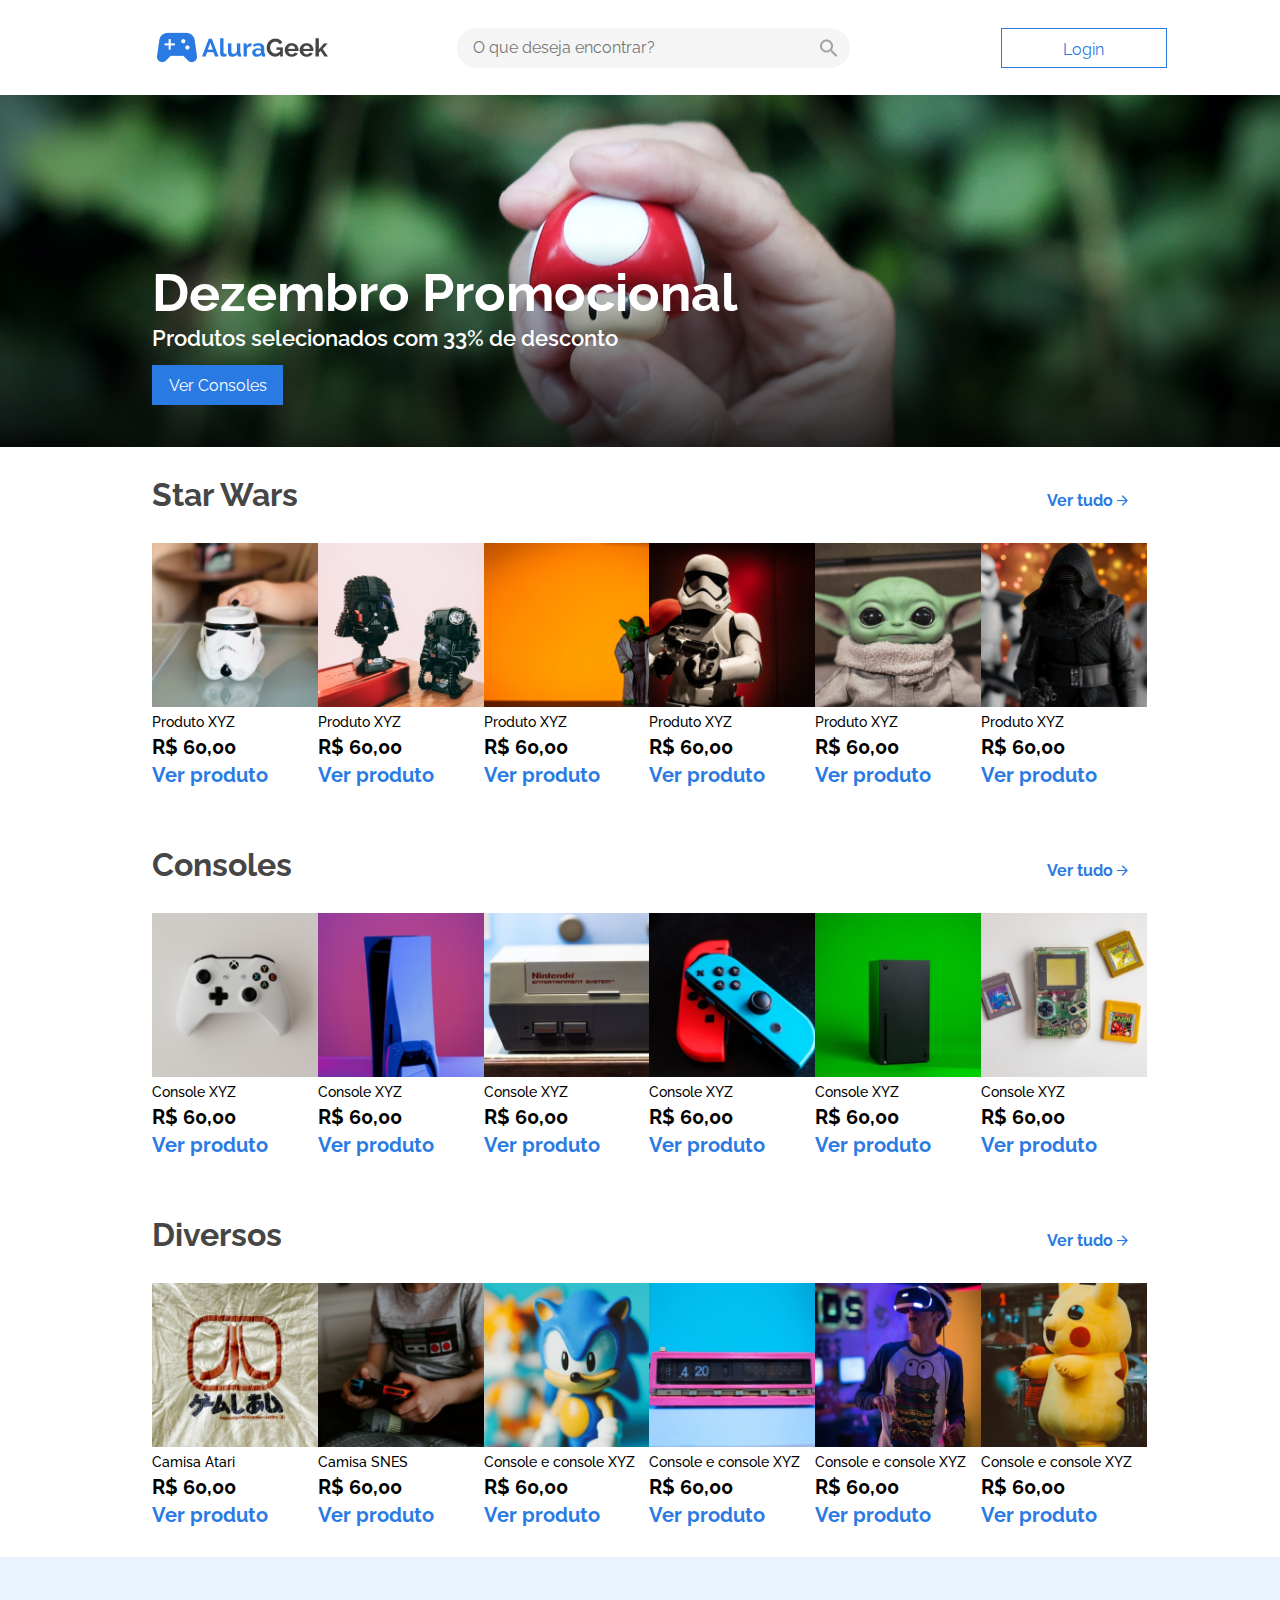
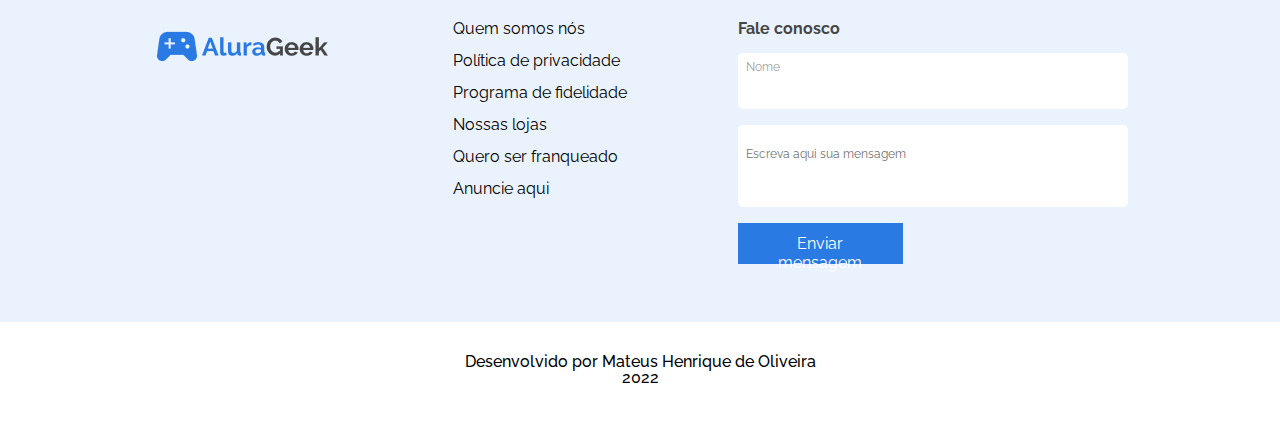
==== commit 85629ac7: "Melhorando setor cartao-login, pagina Login" ====
--- a/alura-geek/index.html
+++ b/alura-geek/index.html
@@ -288,11 +288,11 @@
                     <h3 class="cartao__fale-conosco__titulo">Fale conosco</h3>
                     <form class="flex flex--coluna">
                         <div class="input-container">
-                            <input type="text" name="nome" id="nome" required>
+                            <input type="text" name="nome" id="nome" class="input-modelo" required>
                             <label class="input-label" for="nome" >Nome</label>
                         </div>
                         <div class="input-container">
-                            <textarea name="mensagem" id="mensagem" placeholder="Escreva aqui sua mensagem" required></textarea>    
+                            <textarea name="mensagem" id="mensagem" class="input-modelo" placeholder="Escreva aqui sua mensagem" required></textarea>    
                         </div>
                         <button class="botao botao__fundo-azul botao__rodape">Enviar mensagem</button>
                     </form>
@@ -303,7 +303,7 @@
             Desenvolvido por Mateus Henrique de Oliveira <br>
             2022
         </div>
-    </footer>    
+    </footer>     
 
 </body>
 </html>--- a/alura-geek/assets/css/base/_variaveis.css
+++ b/alura-geek/assets/css/base/_variaveis.css
@@ -28,6 +28,7 @@
     --fonte-tamanho-produto-principal-descicao: 14px;
     --fonte-tamanho-rodape-itens: 16px;
     --fonte-tamanho-rodape-input: 12px;
+    --fonte-tamanho-cartao-login-titulo: 16px;
 
     --altura-linha-botao: 16.44px;
 
@@ -52,4 +53,5 @@
 
         --fonte-tamanho-cartao-produtos-preco: 20px;
         --fonte-tamanho-cartao-produtos-descricao: 18px;
+        --fonte-tamanho-cartao-login-titulo: 18px;
 }--- a/alura-geek/assets/css/componentes/inputs.css
+++ b/alura-geek/assets/css/componentes/inputs.css
@@ -10,12 +10,16 @@
 }
 
 #nome {
-    box-sizing: border-box;
-    border-bottom: none;
     padding: 1.375rem 0.5rem 0.5rem;
     height: 56px;
     width: 100%;
+}
+
+.input-modelo {
+    box-sizing: border-box;
+    border-bottom: none;
     border-radius: 5px;
+    padding: 0.5rem;
 }
 
 .input:focus {
@@ -31,7 +35,5 @@
 
 #mensagem {
     height: 82px;
-    box-sizing: border-box;
     padding: 1.375rem 0.5rem 0.5rem;
-    border-radius: 5px;
 }--- a/alura-geek/assets/css/componentes/rodape.css
+++ b/alura-geek/assets/css/componentes/rodape.css
@@ -63,9 +63,9 @@
         display: grid;
         padding: 32px;
         grid-template-columns: 40% 60%;
-        grid-template-rows: 16.66% 16.66% 16.66% 16.66% 16.66% 16.66%;
         background-color: var(--azul-10);
         height: 365px;
+        box-sizing: border-box;
     }
 
     .rodape___principal__logo {
@@ -73,7 +73,7 @@
     }
 
     .rodape___principal__itens {
-        grid-row: 2 / 6;
+        grid-row: 2 / 4;
         text-align: left;
         padding-left: 8px;
         margin-top: 0;
@@ -81,7 +81,7 @@
 
     .rodape___principal__fale-conosco {
         display: grid;
-        grid-row: 1 / 6;
+        grid-row: 1 / 4;
     }
 }
 
